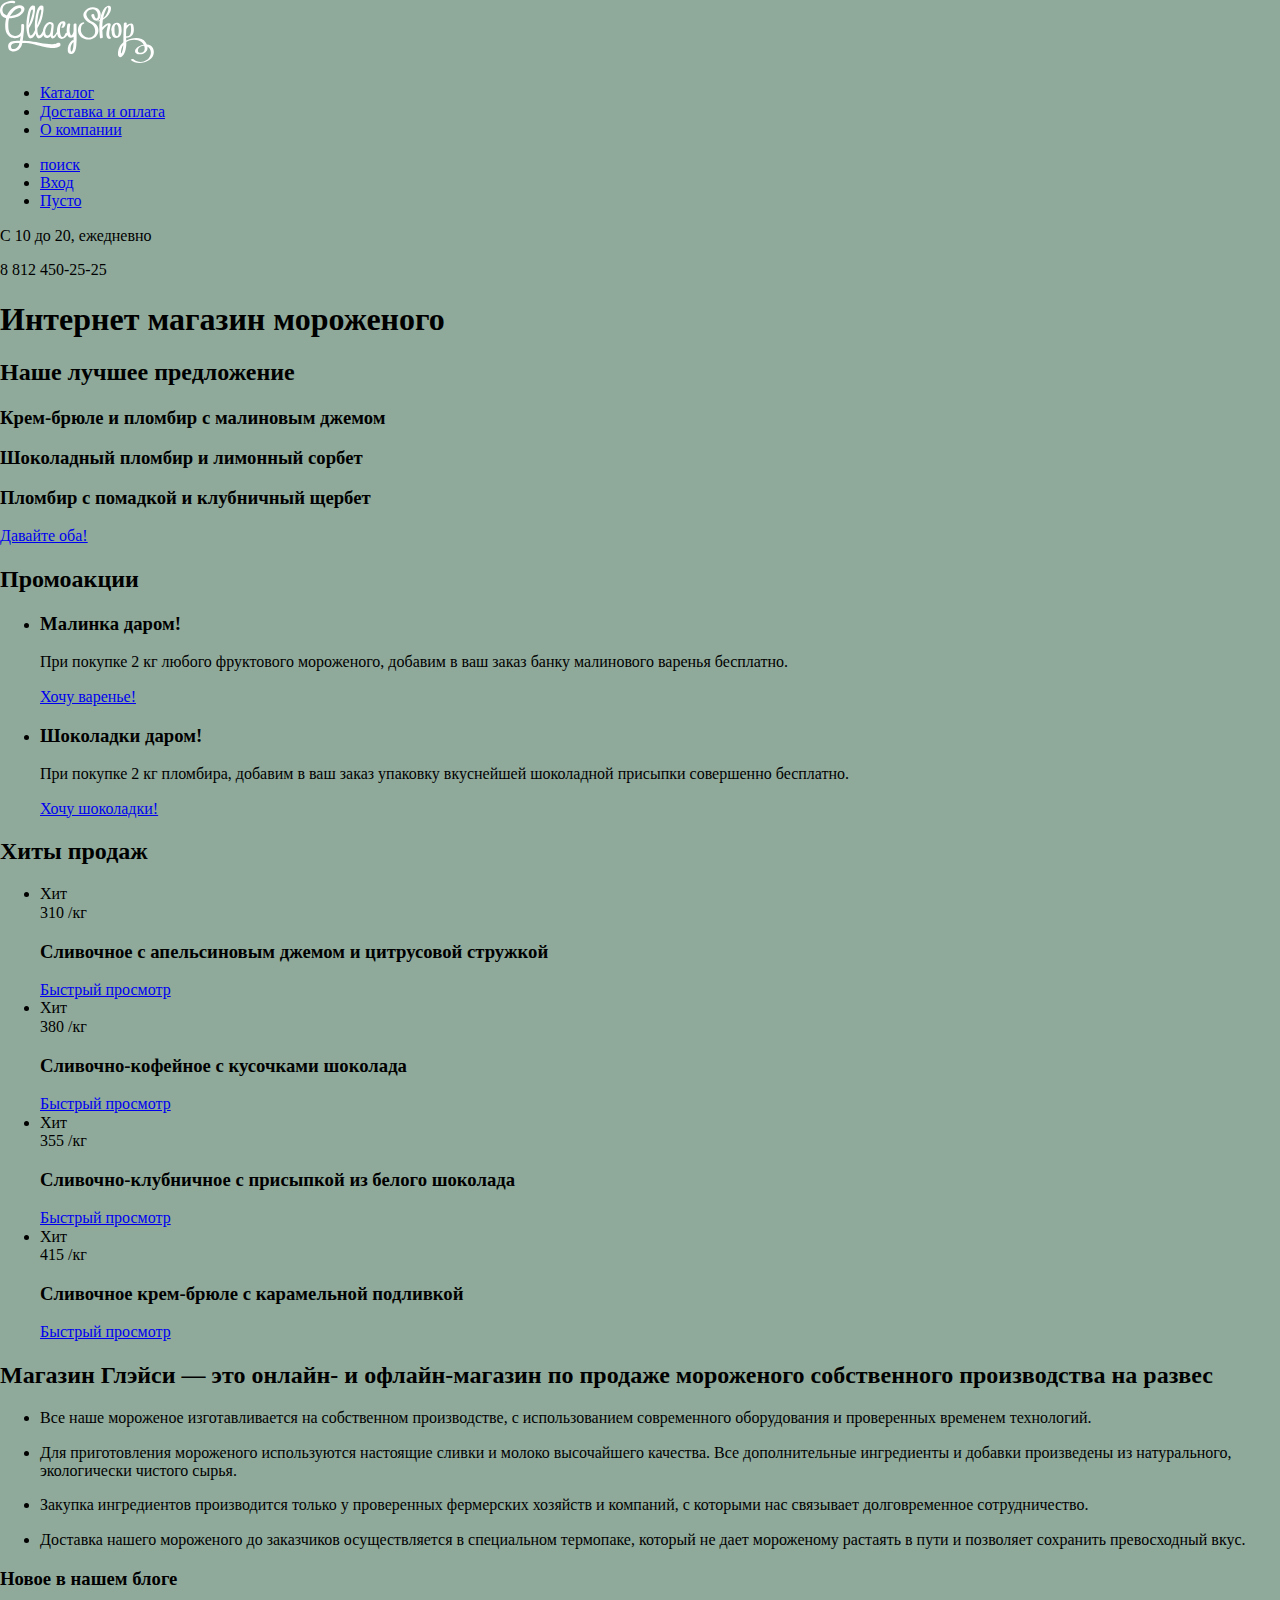
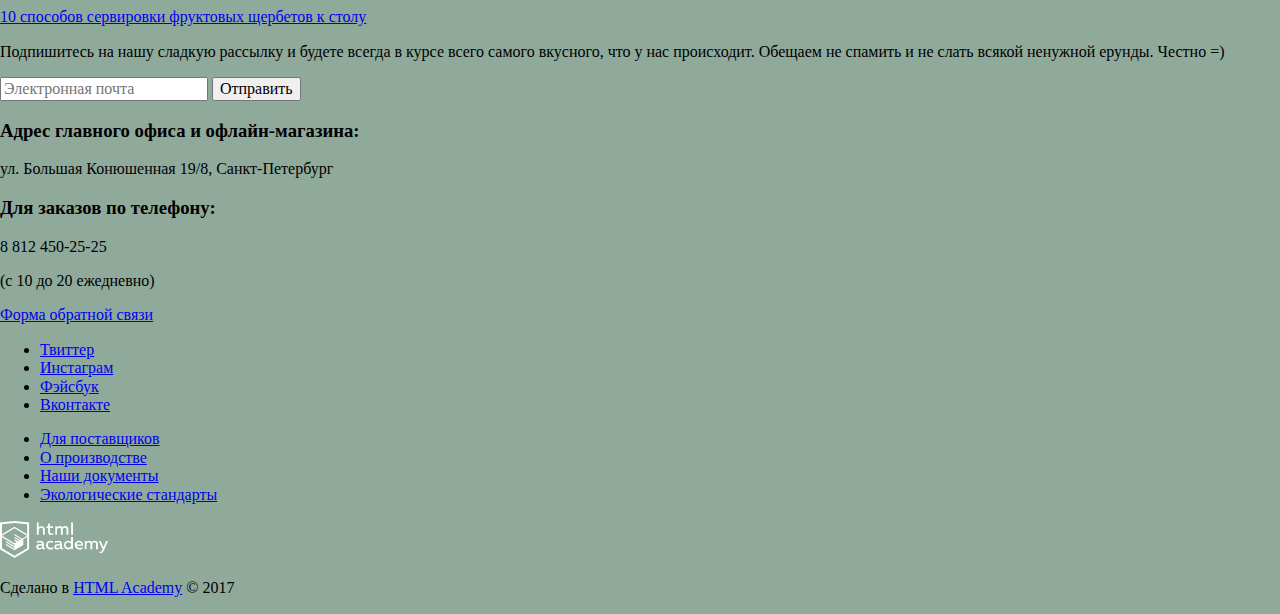
==== index.html @ dcf68080 "проверка" ====
<!DOCTYPE html>
<html lang="ru">
	<head>
		<meta charset="utf-8">
		<title>HTML Academy: Глэйси</title>
		<link href="https://fonts.googleapis.com/css?family=Cuprum:400,400i,700%7CPT+Sans:400,700" rel="stylesheet">
		<link href="css/normalize.css" rel="stylesheet">
		<link href="css/style.css" rel="stylesheet">
	</head>
	<body>
		<header>
			<img src="img/svg/logo.svg" width="154" height="64" alt="logo Gllacy">
			<nav>
				<ul class="site-navigation">
					<li><a href="catalog.html">Каталог</a></li>
					<li><a href="#">Доставка и оплата</a></li>
					<li><a href="#">О компании</a></li>
				</ul>
				<ul class="user-navigation">
					<li class="search-link"><a href="#">поиск</a></li>
					<li class="login-link"><a href="#">Вход</a></li>
					<li class="cart-link"><a href="#">Пусто</a></li>
				</ul>
			</nav>
			<p>С 10 до 20, ежедневно</p>
			<p>8 812 450-25-25</p>
		</header>
		<main>
			<h1 class="visually-hidden">Интернет магазин мороженого</h1>
			<section class="promo-products">
				<h2>Наше лучшее предложение</h2>
				<div class="promo-products-slider-1">
					<h3>Крем-брюле и пломбир с малиновым джемом</h3>
				</div>
				<div class="promo-products-slider-2">
					<h3>Шоколадный пломбир и лимонный сорбет</h3>
				</div>
				<div class="promo-products-slider-3">
					<h3>Пломбир с помадкой и клубничный щербет</h3>
				</div>
				<div class="slider-controls">
					<i class="active"></i>
					<i></i>
					<i></i>
				</div>
				<a href="#">Давайте оба!</a>
			</section>
			<section class="promotions">
				<h2 class="visually-hidden">Промоакции</h2>
				<ul>
					<li class="promotions-jam">
						<h3>Малинка даром!</h3>
						<p>При покупке 2 кг любого фруктового мороженого, добавим в ваш заказ банку малинового варенья бесплатно.</p>
						<a href="#">Хочу варенье!</a>
					</li>
					<li class="promotions-chocolate">
						<h3>Шоколадки даром!</h3>
						<p>При покупке 2 кг пломбира, добавим в ваш заказ упаковку вкуснейшей шоколадной присыпки совершенно бесплатно.</p>
						<a href="#">Хочу шоколадки!</a>
					</li>
				</ul>
			</section>
			<section class="popular-catalog">
				<h2 class="visually-hidden">Хиты продаж</h2>
				<ul class="popular-catalog-list">
					<li class="popular-catalog-item">
						<div class="flag flag-hit">Хит</div>
						<span class="popular-catalog-price">310</span>
						<span class="popular-catalog-unit">/кг</span>
						<h3>Сливочное с апельсиновым джемом и цитрусовой стружкой</h3>
						<a href="#">Быстрый просмотр</a>
					</li>
					<li class="popular-catalog-item">
						<div class="flag flag-hit">Хит</div>
						<span class="popular-catalog-price">380</span>
						<span class="popular-catalog-unit">/кг</span>
						<h3>Сливочно-кофейное с кусочками шоколада</h3>
						<a href="#">Быстрый просмотр</a>
					</li>
					<li class="popular-catalog-item">
						<div class="flag flag-hit">Хит</div>
						<span class="popular-catalog-price">355</span>
						<span class="popular-catalog-unit">/кг</span>
						<h3>Сливочно-клубничное с присыпкой из белого шоколада</h3>
						<a href="#">Быстрый просмотр</a>
					</li>
					<li class="popular-catalog-item">
						<div class="flag flag-hit">Хит</div>
						<span class="popular-catalog-price">415</span>
						<span class="popular-catalog-unit">/кг</span>
						<h3>Сливочное крем-брюле с карамельной подливкой</h3>
						<a href="#">Быстрый просмотр</a>
					</li>
				</ul>
			</section>
			<section class="advantages">
				<h2>Магазин Глэйси — это онлайн- и офлайн-магазин по продаже мороженого собственного производства на развес</h2>
				<ul class="advantages-list">
					<li class="advantages-item">
						<p>Все наше мороженое изготавливается на собственном производстве, с использованием современного оборудования и проверенных временем технологий.</p>
					</li>
					<li class="advantages-item">
						<p>Для приготовления мороженого используются настоящие сливки и молоко высочайшего качества. Все дополнительные ингредиенты и добавки произведены из натурального, экологически чистого сырья.</p>
					</li>
					<li class="advantages-item">
						<p>Закупка ингредиентов  производится только у проверенных фермерских хозяйств и компаний, с которыми нас связывает долговременное сотрудничество.</p>
					</li>
					<li class="advantages-item">
						<p>Доставка нашего мороженого до заказчиков осуществляется в специальном термопаке, который не дает мороженому растаять в пути и позволяет сохранить превосходный вкус.</p>
					</li>
				</ul>
			</section>
			<section class="blog">
				<h3>Новое в нашем блоге</h3>
				<a href="#">10 способов сервировки фруктовых щербетов к столу</a>
			</section>
			<section class="subscription">
				<p>Подпишитесь на нашу сладкую рассылку и будете всегда в курсе всего самого вкусного, что у нас происходит. Обещаем не спамить и не слать всякой ненужной ерунды. Честно =) </p>
				<form class="subscription-form" action="index.html" method="post">
					<input type="email" name="your-email" placeholder="Электронная почта">
					<button type="button" name="button">Отправить</button>
				</form>
			</section>
			<section class="contacts">
				<div class="address-wrapper">
					<h3>Адрес главного офиса и офлайн-магазина:</h3>
					<p class="address">ул. Большая Конюшенная 19/8, Санкт-Петербург</p>
					<h3>Для заказов по телефону:</h3>
					<p class="phone">8 812 450-25-25</p>
					<p>(с 10 до 20 ежедневно)</p>
					<a href="#">Форма обратной связи</a>
				</div>
			</section>
		</main>
		<footer class="main-footer">
			<ul class="footer-social">
				<li><a href="#" class="btn-social btn-social-tw"><span class="visually-hidden">Твиттер</span></a></li>
				<li><a href="#" class="btn-social btn-social-insta"><span class="visually-hidden">Инстаграм</span></a></li>
				<li><a href="#" class="btn-social btn-social-fb"><span class="visually-hidden">Фэйсбук</span></a></li>
				<li><a href="#" class="btn-social btn-social-vk"><span class="visually-hidden">Вконтакте</span></a></li>
			</ul>
			<ul class="about-us">
				<li class="favorite"><a href="#">Для поставщиков</a></li>
				<li><a href="#">О производстве</a></li>
				<li><a href="#">Наши документы</a></li>
				<li><a href="#">Экологические стандарты</a></li>
			</ul>
			<div class="footer-developed">
				<img src="img/svg/logo-htmlacademy.svg" width="108" height="39" alt="logo htmlacademy">
				<p>Сделано в <a href="#">HTML Academy</a> © 2017</p>
			</div>
		</footer>
---- css/style.css ----
body {
    background-color: #8faa9b;
}
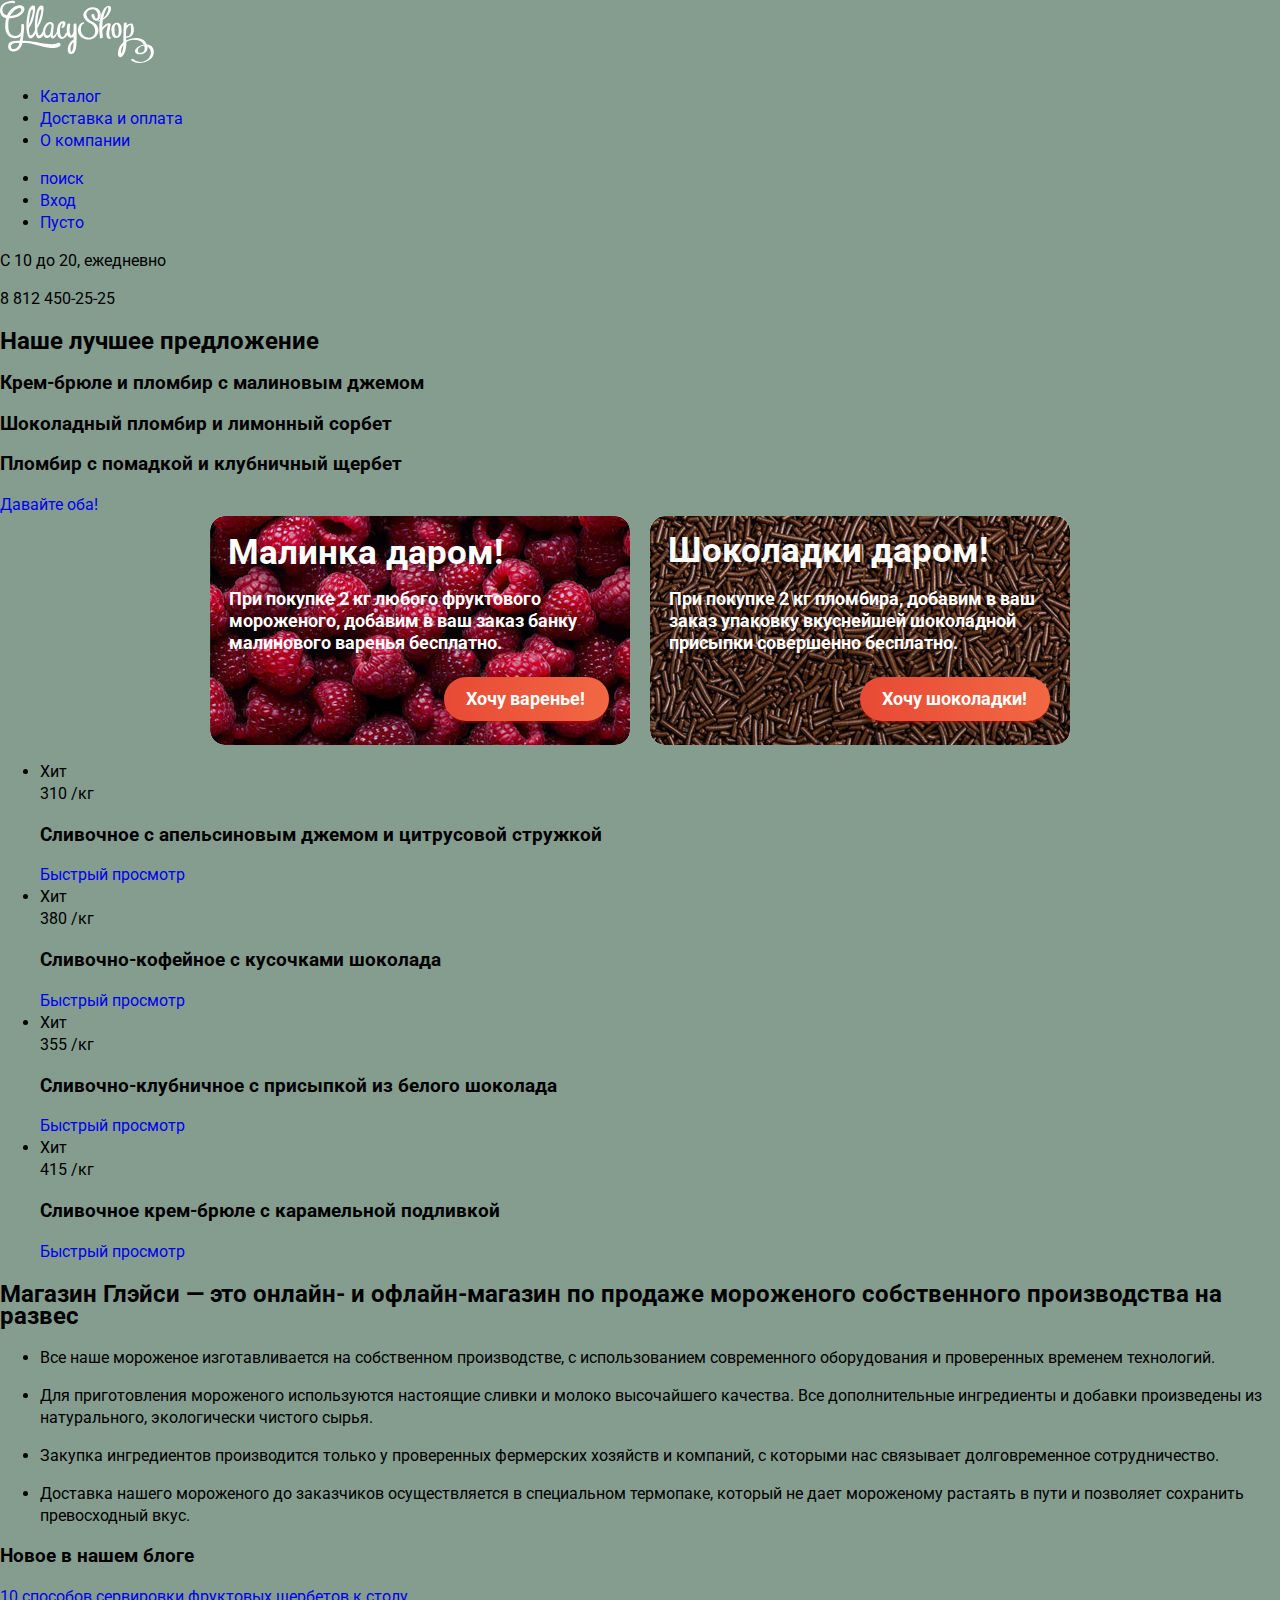
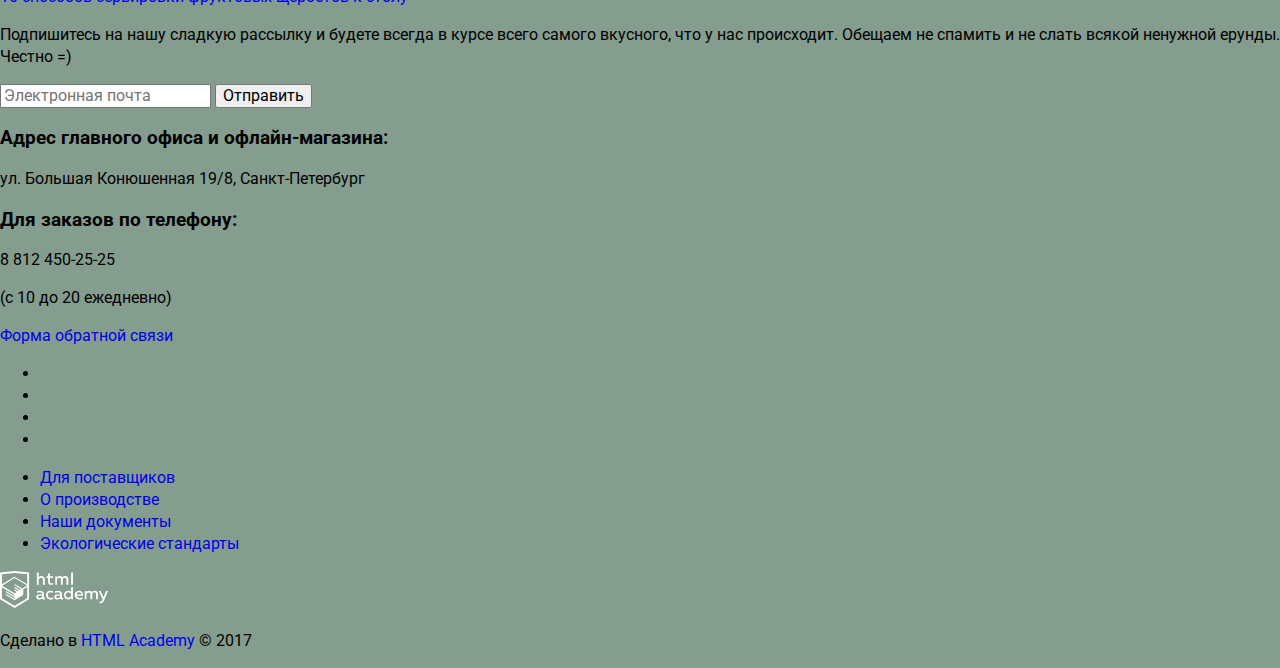
==== commit a2e12476: "закончил стилизацию блока промоакций" ====
--- a/index.html
+++ b/index.html
@@ -3,7 +3,7 @@
 	<head>
 		<meta charset="utf-8">
 		<title>HTML Academy: Глэйси</title>
-		<link href="https://fonts.googleapis.com/css?family=Cuprum:400,400i,700%7CPT+Sans:400,700" rel="stylesheet">
+		<link href="https://fonts.googleapis.com/css?family=Roboto:400,400i,700" rel="stylesheet">
 		<link href="css/normalize.css" rel="stylesheet">
 		<link href="css/style.css" rel="stylesheet">
 	</head>
@@ -45,18 +45,18 @@
 				</div>
 				<a href="#">Давайте оба!</a>
 			</section>
-			<section class="promotions">
+			<section class="promotions container">
 				<h2 class="visually-hidden">Промоакции</h2>
 				<ul>
 					<li class="promotions-jam">
 						<h3>Малинка даром!</h3>
 						<p>При покупке 2 кг любого фруктового мороженого, добавим в ваш заказ банку малинового варенья бесплатно.</p>
-						<a href="#">Хочу варенье!</a>
+						<a class="btn-small" href="#">Хочу варенье!</a>
 					</li>
 					<li class="promotions-chocolate">
 						<h3>Шоколадки даром!</h3>
-						<p>При покупке 2 кг пломбира, добавим в ваш заказ упаковку вкуснейшей шоколадной присыпки совершенно бесплатно.</p>
-						<a href="#">Хочу шоколадки!</a>
+						<p>При покупке 2 кг пломбира, добавим в ваш заказ упаковку вкуснейшей шоколадной присыпки  совершенно бесплатно.</p>
+						<a class="btn-small" href="#">Хочу шоколадки!</a>
 					</li>
 				</ul>
 			</section>
@@ -111,10 +111,12 @@
 				</ul>
 			</section>
 			<section class="blog">
+				<h2 class="visually-hidden">Наш блог</h2>
 				<h3>Новое в нашем блоге</h3>
 				<a href="#">10 способов сервировки фруктовых щербетов к столу</a>
 			</section>
 			<section class="subscription">
+				<h2 class="visually-hidden">Оформить подписку</h2>
 				<p>Подпишитесь на нашу сладкую рассылку и будете всегда в курсе всего самого вкусного, что у нас происходит. Обещаем не спамить и не слать всякой ненужной ерунды. Честно =) </p>
 				<form class="subscription-form" action="index.html" method="post">
 					<input type="email" name="your-email" placeholder="Электронная почта">
@@ -122,6 +124,7 @@
 				</form>
 			</section>
 			<section class="contacts">
+				<h2 class="visually-hidden">Наш адрес и контакты</h2>
 				<div class="address-wrapper">
 					<h3>Адрес главного офиса и офлайн-магазина:</h3>
 					<p class="address">ул. Большая Конюшенная 19/8, Санкт-Петербург</p>
--- a/css/style.css
+++ b/css/style.css
@@ -1,3 +1,142 @@
+/* стили для всей страницы */
+
 body {
-    background-color: #8faa9b;
+    margin: 0;
+	padding: 0;
+    font-family: "Roboto", Arial, sans-serif;
+    font-size: 16px;
+	line-height: 22px;
+	color: #000000;
+	min-width: 900px;
+    background-color: #849d8f;
 }
+
+html {
+	-webkit-box-sizing: border-box;
+	        box-sizing: border-box;
+}
+
+*, *::before, *::after {
+	-webkit-box-sizing: inherit;
+	        box-sizing: inherit;
+}
+
+a {
+	text-decoration: none;
+}
+
+img {
+	max-width: 100%;
+	height: auto;
+}
+
+.visually-hidden {
+	position: absolute;
+	clip: rect(0 0 0 0);
+	width: 1px;
+	height: 1px;
+	margin: -1px;
+}
+
+.container {
+	width: 900px;
+	margin: 0 auto;
+	padding: 0 20px;
+}
+
+.btn-small {
+    display: block;
+    margin: 0;
+    font-size: 18px;
+    line-height: 24px;
+    font-weight: bold;
+    background-image: linear-gradient( 90deg, rgb(231,74,53) 0%, rgb(242,104,67) 100%);
+    box-shadow: 0px 2px 2px 0px rgba(172, 16, 0, 0.64);
+    color: #ffffff;
+    padding: 10px 10px 10px 22px;
+    border-radius: 25px;
+}
+
+
+
+/* стили для блока Promotions */
+
+.promotions ul {
+    display: flex;
+    justify-content: space-between;
+    list-style: none;
+    padding: 0;
+    margin: 0;
+}
+
+.promotions-jam {
+    width: 420px;
+    color: #ffffff;
+    background-image: url(../img/background-raspberry.jpg);
+    background-repeat: no-repeat;
+    border-radius: 15px;
+}
+
+.promotions-jam h3 {
+    margin: 0;
+    padding: 0;
+    padding-left: 18px;
+    padding-right: 100px;
+    padding-top: 16px;
+    font-size: 35px;
+    line-height: 41px;
+}
+
+.promotions-jam p {
+    margin: 0;
+    padding: 0;
+    padding-left: 19px;
+    padding-top: 15px;
+    padding-bottom: 15px;
+    font-size: 18px;
+    line-height: 22px;
+    font-weight: bold;
+}
+
+.promotions-jam a {
+    width: 165px;
+    margin-left: 234px;
+    margin-top: 8px;
+    margin-bottom: 24px;
+}
+
+.promotions-chocolate {
+    width: 420px;
+    color: #ffffff;
+    background-image: url(../img/background-chocolate.jpg);
+    background-repeat: no-repeat;
+    border-radius: 15px;
+}
+
+.promotions-chocolate h3 {
+    margin: 0;
+    padding: 0;
+    padding-left: 18px;
+    padding-right: 18px;
+    padding-top: 14px;
+    font-size: 35px;
+    line-height: 41px;
+}
+
+.promotions-chocolate p {
+    margin: 0;
+    padding: 0;
+    padding-left: 19px;
+    padding-top: 17px;
+    padding-bottom: 15px;
+    font-size: 18px;
+    line-height: 22px;
+    font-weight: bold;
+}
+
+.promotions-chocolate a {
+    width: 190px;
+    margin-left: 210px;
+    margin-top: 8px;
+    margin-bottom: 24px;
+}
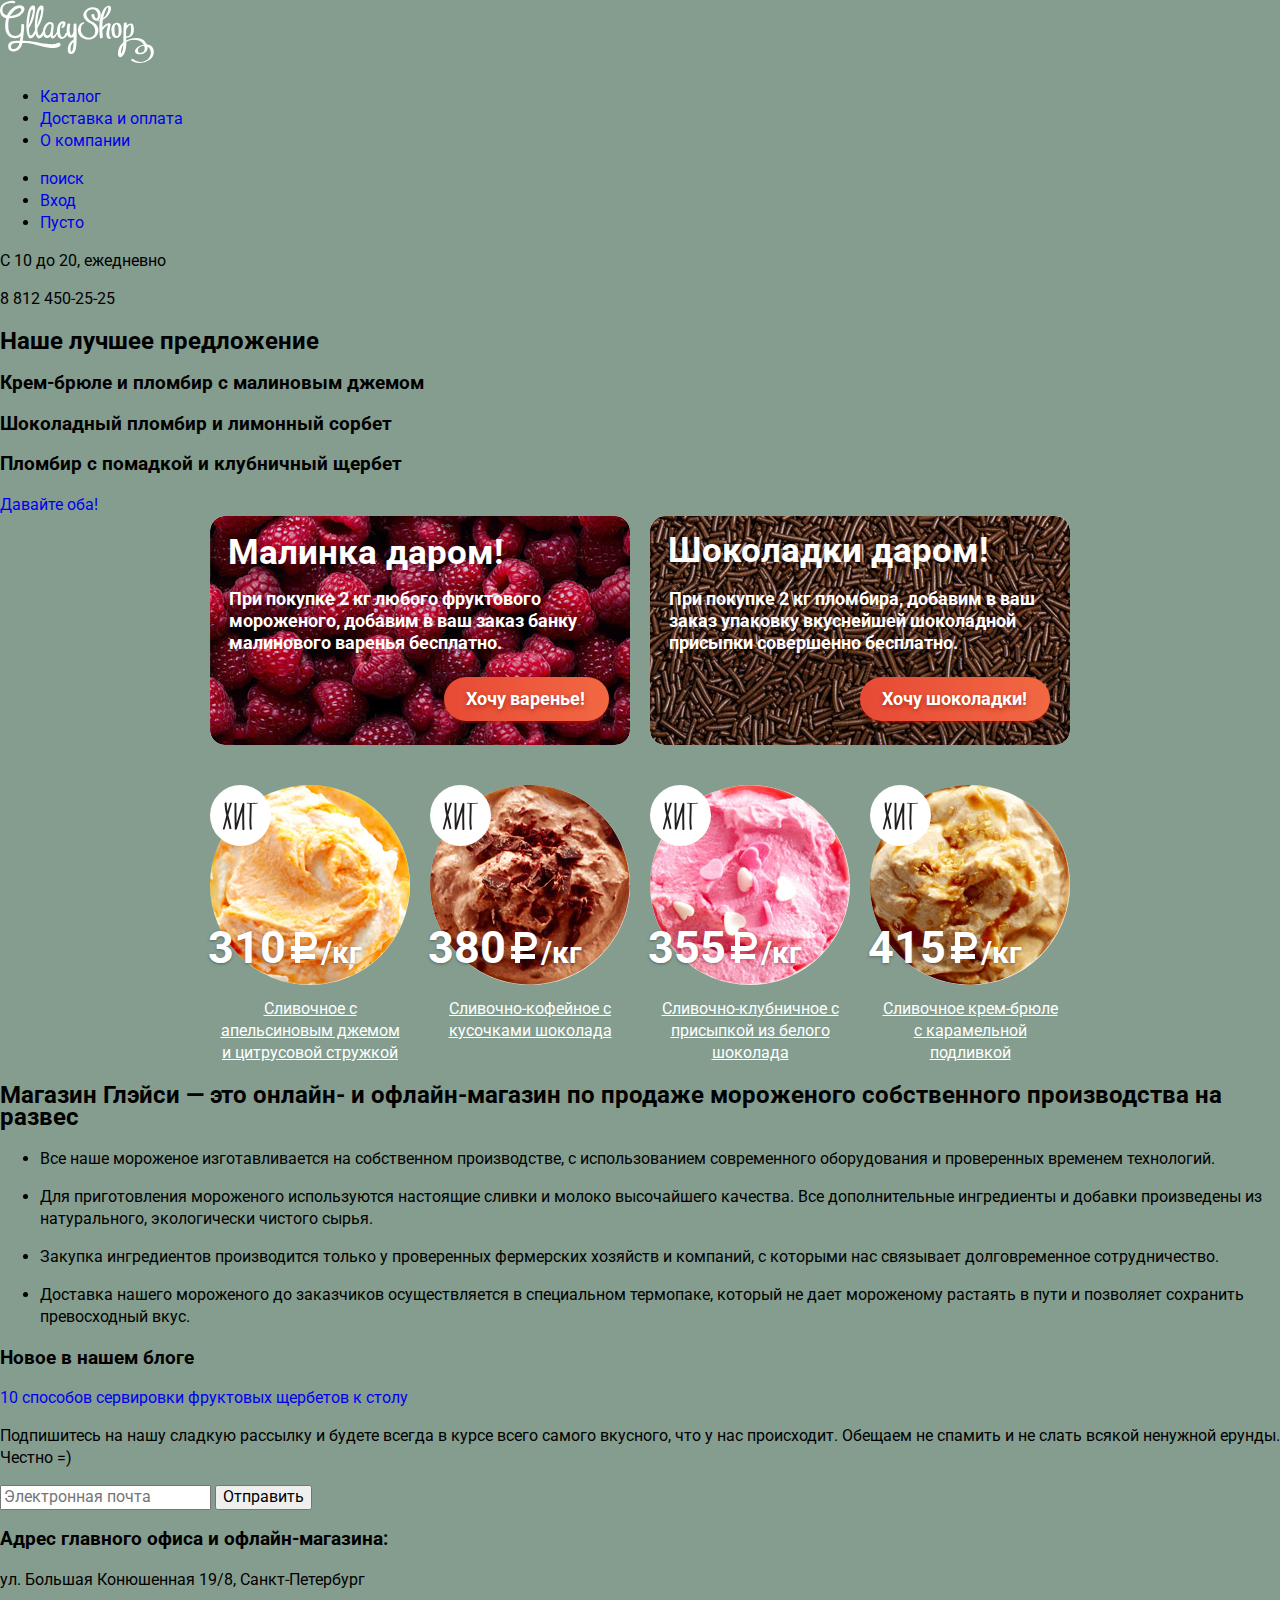
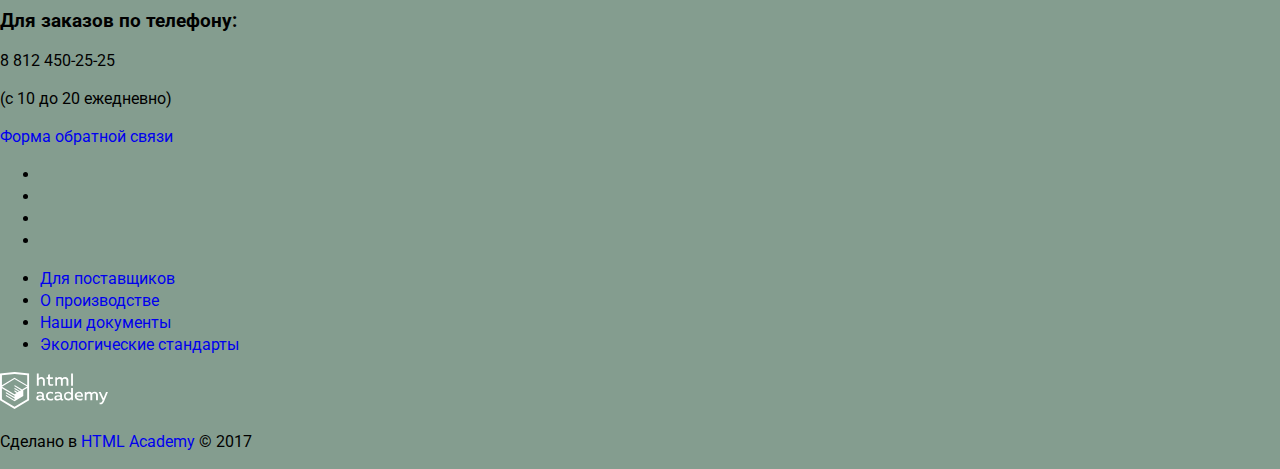
==== commit f9b0a0de: "стилизовал популярные товары" ====
--- a/index.html
+++ b/index.html
@@ -60,36 +60,40 @@
 					</li>
 				</ul>
 			</section>
-			<section class="popular-catalog">
+			<section class="popular-catalog container">
 				<h2 class="visually-hidden">Хиты продаж</h2>
 				<ul class="popular-catalog-list">
 					<li class="popular-catalog-item">
-						<div class="flag flag-hit">Хит</div>
+						<div class="flag-hit">Хит</div>
+						<img src="img/icecream-1.jpg" alt="Сливочное с апельсиновым джемом" width="200" height="200">
 						<span class="popular-catalog-price">310</span>
 						<span class="popular-catalog-unit">/кг</span>
 						<h3>Сливочное с апельсиновым джемом и цитрусовой стружкой</h3>
-						<a href="#">Быстрый просмотр</a>
+						<a class="btn-small" href="#">Быстрый просмотр</a>
 					</li>
 					<li class="popular-catalog-item">
-						<div class="flag flag-hit">Хит</div>
+						<div class="flag-hit">Хит</div>
+						<img src="img/icecream-2.jpg" alt="Сливочное с апельсиновым джемом" width="200" height="200">
 						<span class="popular-catalog-price">380</span>
 						<span class="popular-catalog-unit">/кг</span>
 						<h3>Сливочно-кофейное с кусочками шоколада</h3>
-						<a href="#">Быстрый просмотр</a>
+						<a class="btn-small" href="#">Быстрый просмотр</a>
 					</li>
 					<li class="popular-catalog-item">
-						<div class="flag flag-hit">Хит</div>
+						<div class="flag-hit">Хит</div>
+						<img src="img/icecream-3.jpg" alt="Сливочное с апельсиновым джемом" width="200" height="200">
 						<span class="popular-catalog-price">355</span>
 						<span class="popular-catalog-unit">/кг</span>
 						<h3>Сливочно-клубничное с присыпкой из белого шоколада</h3>
-						<a href="#">Быстрый просмотр</a>
+						<a class="btn-small" href="#">Быстрый просмотр</a>
 					</li>
 					<li class="popular-catalog-item">
-						<div class="flag flag-hit">Хит</div>
+						<div class="flag-hit">Хит</div>
+						<img src="img/icecream-4.jpg" alt="Сливочное с апельсиновым джемом" width="200" height="200">
 						<span class="popular-catalog-price">415</span>
 						<span class="popular-catalog-unit">/кг</span>
 						<h3>Сливочное крем-брюле с карамельной подливкой</h3>
-						<a href="#">Быстрый просмотр</a>
+						<a class="btn-small" href="#">Быстрый просмотр</a>
 					</li>
 				</ul>
 			</section>
--- a/css/style.css
+++ b/css/style.css
@@ -50,14 +50,25 @@
     font-size: 18px;
     line-height: 24px;
     font-weight: bold;
-    background-image: linear-gradient( 90deg, rgb(231,74,53) 0%, rgb(242,104,67) 100%);
+    background-image: linear-gradient( 90deg, rgb(231, 74, 53) 0%, rgb(242, 104, 67) 100%);
     box-shadow: 0px 2px 2px 0px rgba(172, 16, 0, 0.64);
     color: #ffffff;
-    padding: 10px 10px 10px 22px;
+    padding-top: 10px;
+    padding-bottom: 10px;
     border-radius: 25px;
-}
-
-
+    text-shadow: 0px 2px 5px rgba(160, 32, 11, 0.76);
+}
+
+.btn-small:hover {
+    background: #f17d65;
+    box-shadow: 0px 2px 2px 0px rgba(172, 16, 0, 0.004);
+}
+
+.btn-small:active {
+    background-image: linear-gradient( 90deg, rgb(242,104,67) 0%, rgb(231,74,53) 100%);
+    box-shadow: inset 0px 2px 2px 0px rgba(148, 39, 24, 0.004);
+
+}
 
 /* стили для блока Promotions */
 
@@ -103,6 +114,7 @@
     margin-left: 234px;
     margin-top: 8px;
     margin-bottom: 24px;
+    padding-left: 22px;
 }
 
 .promotions-chocolate {
@@ -139,4 +151,96 @@
     margin-left: 210px;
     margin-top: 8px;
     margin-bottom: 24px;
-}
+    padding-left: 22px;
+}
+
+/* стили для блока popular-catalog */
+
+.popular-catalog-list {
+    display: flex;
+    flex-wrap: wrap;
+    justify-content: space-between;
+    list-style: none;
+    margin: 0;
+    padding: 0;
+    margin-top: 40px;
+}
+
+.popular-catalog-item {
+    position: relative;
+    width: 200px;
+}
+
+.popular-catalog-item:hover a {
+    display: block;
+}
+.flag-hit {
+    font-size: 0;
+    background: url(../img/svg/hit.svg) no-repeat;
+    position: absolute;
+    width: 61px;
+    height: 61px;
+    top: 0px;
+    left: 0px;
+}
+
+.popular-catalog-item img{
+    border-radius: 50%;
+}
+
+.popular-catalog-price {
+    position: absolute;
+    width: 81px;
+    height: 36px;
+    top: 140px;
+    left: -2px;
+    font-size: 45px;
+    line-height: 45px;
+    font-weight: bold;
+    color: #ffffff;
+    text-shadow: 0px 1px 3px rgba(49, 50, 53, 0.5);
+}
+
+.popular-catalog-price::after {
+    content: "";
+    position: absolute;
+    width: 28px;
+    height: 37px;
+    left: 81px;
+    top: 5px;
+    background-image: url(../img/svg/ruble.svg);
+}
+
+.popular-catalog-unit {
+    position: absolute;
+    width: 43px;
+    height: 27px;
+    top: 145px;
+    left: 111px;
+    font-size: 30px;
+    line-height: 45px;
+    font-weight: bold;
+    color: #ffffff;
+    text-shadow: 0px 1px 3px rgba(49, 50, 53, 0.5);
+}
+
+.popular-catalog-item h3 {
+    margin: 0;
+    padding: 0;
+    color: #ffffff;
+    font-size: 16px;
+    line-height: 22px;
+    font-weight: 400;
+    text-decoration: underline;
+    padding-left: 9px;
+    padding-right: 9px;
+    margin-top: 7px;
+    text-align: center;
+}
+
+.popular-catalog-item a {
+    display: none;
+    width: 195px;
+    padding-left: 14px;
+    padding-right: 10px;
+}
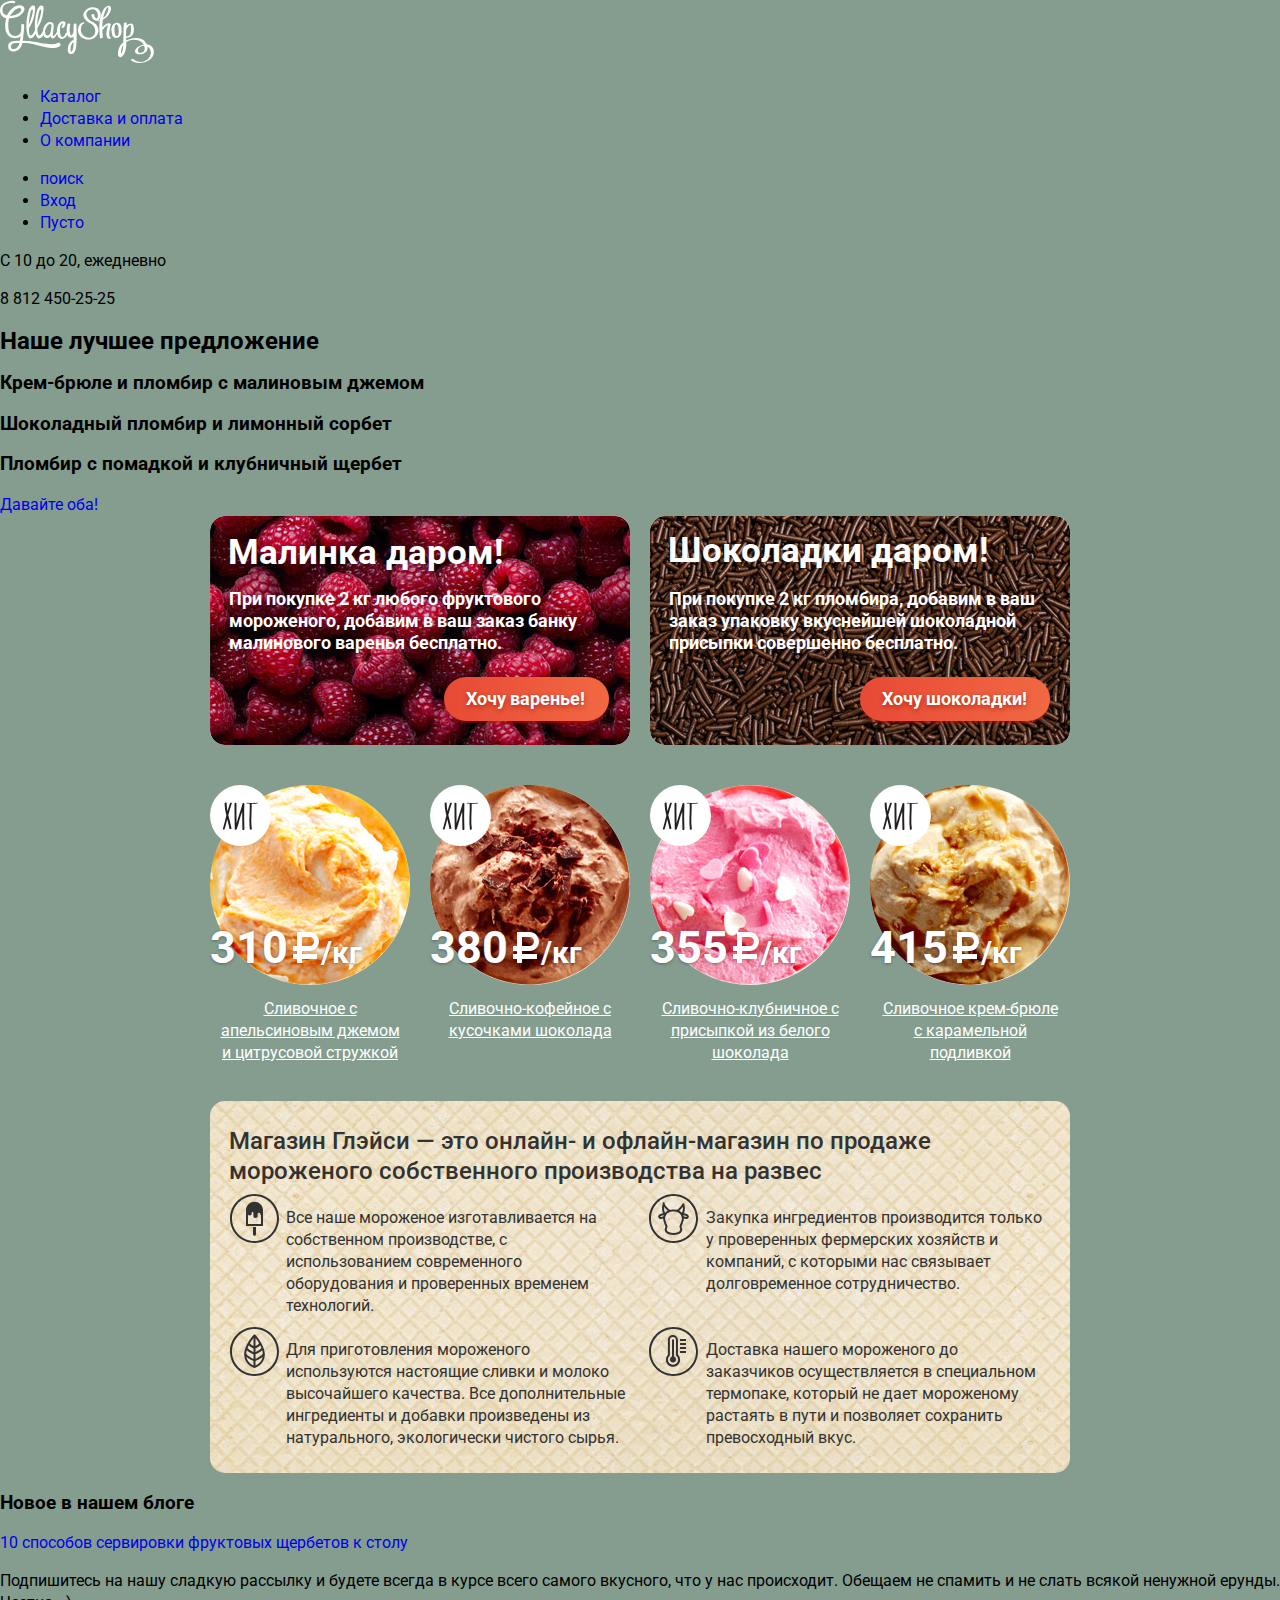
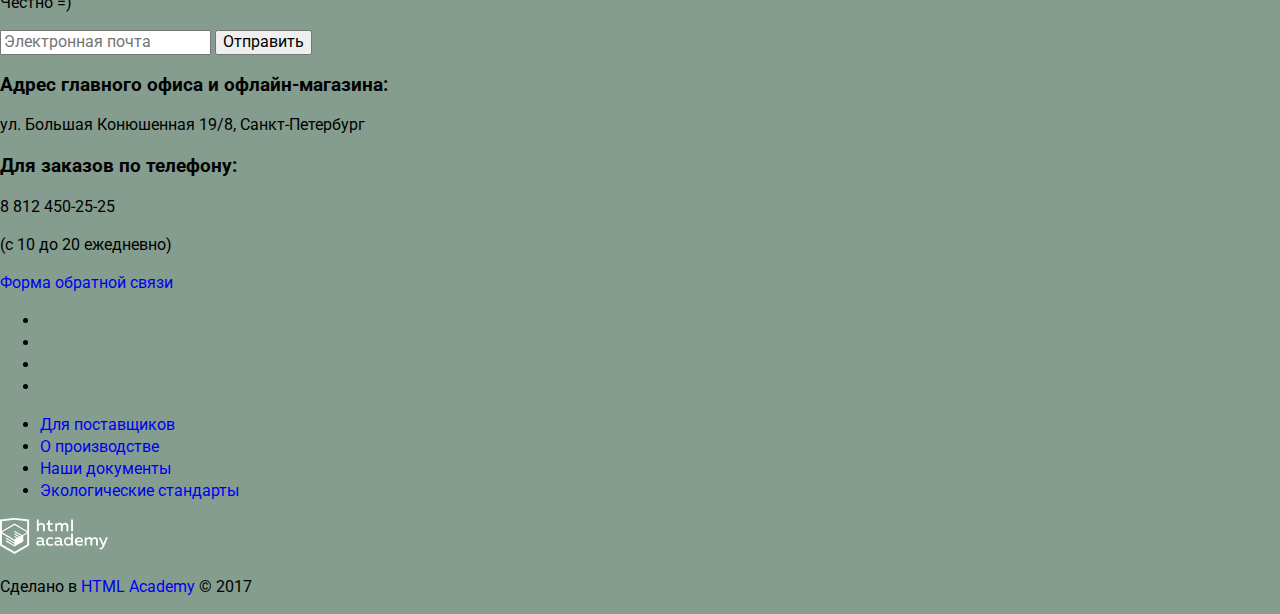
==== commit 1aeedc56: "стилизация advantages" ====
--- a/index.html
+++ b/index.html
@@ -97,23 +97,25 @@
 					</li>
 				</ul>
 			</section>
-			<section class="advantages">
-				<h2>Магазин Глэйси — это онлайн- и офлайн-магазин по продаже мороженого собственного производства на развес</h2>
-				<ul class="advantages-list">
-					<li class="advantages-item">
-						<p>Все наше мороженое изготавливается на собственном производстве, с использованием современного оборудования и проверенных временем технологий.</p>
-					</li>
-					<li class="advantages-item">
-						<p>Для приготовления мороженого используются настоящие сливки и молоко высочайшего качества. Все дополнительные ингредиенты и добавки произведены из натурального, экологически чистого сырья.</p>
-					</li>
-					<li class="advantages-item">
-						<p>Закупка ингредиентов  производится только у проверенных фермерских хозяйств и компаний, с которыми нас связывает долговременное сотрудничество.</p>
-					</li>
-					<li class="advantages-item">
-						<p>Доставка нашего мороженого до заказчиков осуществляется в специальном термопаке, который не дает мороженому растаять в пути и позволяет сохранить превосходный вкус.</p>
-					</li>
-				</ul>
-			</section>
+			<div class="container">
+				<section class="advantages">
+					<h2>Магазин Глэйси — это онлайн- и офлайн-магазин по продаже мороженого собственного производства на развес</h2>
+					<ul class="advantages-list">
+						<li class="advantages-item">
+							<p>Все наше мороженое изготавливается на собственном производстве, с использованием современного оборудования и проверенных временем технологий.</p>
+						</li>
+						<li class="advantages-item">
+							<p>Закупка ингредиентов  производится только у проверенных фермерских хозяйств и компаний, с которыми нас связывает долговременное сотрудничество.</p>
+						</li>
+						<li class="advantages-item">
+							<p>Для приготовления мороженого используются настоящие сливки и молоко высочайшего качества. Все дополнительные ингредиенты и добавки произведены из натурального, экологически чистого сырья.</p>
+						</li>
+						<li class="advantages-item">
+							<p>Доставка нашего мороженого до заказчиков осуществляется в специальном термопаке, который не дает мороженому растаять в пути и позволяет сохранить превосходный вкус.</p>
+						</li>
+					</ul>
+				</section>
+			</div>
 			<section class="blog">
 				<h2 class="visually-hidden">Наш блог</h2>
 				<h3>Новое в нашем блоге</h3>
--- a/css/style.css
+++ b/css/style.css
@@ -163,24 +163,32 @@
     list-style: none;
     margin: 0;
     padding: 0;
-    margin-top: 40px;
+    margin-top: 31px;
 }
 
 .popular-catalog-item {
     position: relative;
     width: 200px;
+    padding-top: 9px;
+    border-radius: 5px;
 }
 
 .popular-catalog-item:hover a {
     display: block;
 }
+
+.popular-catalog-item:hover {
+    min-height: 366px;
+    background-color: rgba(255, 255, 255, 0.2);
+}
+
 .flag-hit {
     font-size: 0;
     background: url(../img/svg/hit.svg) no-repeat;
     position: absolute;
     width: 61px;
     height: 61px;
-    top: 0px;
+    top: 9px;
     left: 0px;
 }
 
@@ -192,8 +200,8 @@
     position: absolute;
     width: 81px;
     height: 36px;
-    top: 140px;
-    left: -2px;
+    top: 149px;
+    left: 0px;
     font-size: 45px;
     line-height: 45px;
     font-weight: bold;
@@ -215,7 +223,7 @@
     position: absolute;
     width: 43px;
     height: 27px;
-    top: 145px;
+    top: 154px;
     left: 111px;
     font-size: 30px;
     line-height: 45px;
@@ -236,11 +244,100 @@
     padding-right: 9px;
     margin-top: 7px;
     text-align: center;
+    min-height: 88px;
 }
 
 .popular-catalog-item a {
     display: none;
-    width: 195px;
+    width: 194px;
     padding-left: 14px;
     padding-right: 10px;
-}
+    margin-left: 3px;
+}
+
+/* стили для блока advantages */
+
+.advantages {
+    background-image: url(../img/waffle.jpg);
+    margin-top: 15px;
+    border-radius: 15px;
+}
+
+.advantages h2 {
+    color: #323232;
+    font-size: 24px;
+    line-height: 30px;
+    font-weight: 500;
+    margin: 0;
+    padding-left: 19px;
+    padding-top: 25px;
+    padding-right: 10px;
+    padding-bottom: 10px;
+}
+
+.advantages ul {
+    list-style: none;
+    margin: 0;
+    padding: 0;
+    display: flex;
+    flex-wrap: wrap;
+    position: relative;
+    padding-bottom: 13px;
+}
+
+.advantages-item {
+    width: 420px;
+    margin: 0;
+    padding: 0;
+    color: #323232;
+    font-size: 16px;
+    line-height: 22px;
+}
+
+.advantages-item p {
+    margin: 0;
+    padding-left: 76px;
+    padding-top: 11px;
+    padding-bottom: 11px;
+    padding-right: 1px;
+}
+
+.advantages-item:nth-child(1)::before {
+    content: "";
+    width: 49px;
+    height: 49px;
+    left: 20px;
+    top: -2px;
+    position: absolute;
+    background: url("../img/svg/ice-cream.svg")
+}
+
+.advantages-item:nth-child(2)::before {
+    content: "";
+    width: 49px;
+    height: 49px;
+    left: 439px;
+    top: -2px;
+    position: absolute;
+    background: url("../img/svg/cow.svg")
+}
+
+.advantages-item:nth-child(3)::before {
+    content: "";
+    width: 49px;
+    height: 49px;
+    left: 20px;
+    top: 131px;
+    position: absolute;
+    background: url("../img/svg/eco.svg")
+}
+
+.advantages-item:nth-child(4)::before {
+    content: "";
+    width: 49px;
+    height: 49px;
+    left: 439px;
+    top: 131px;
+    position: absolute;
+    background: url("../img/svg/thermometer.svg")
+}
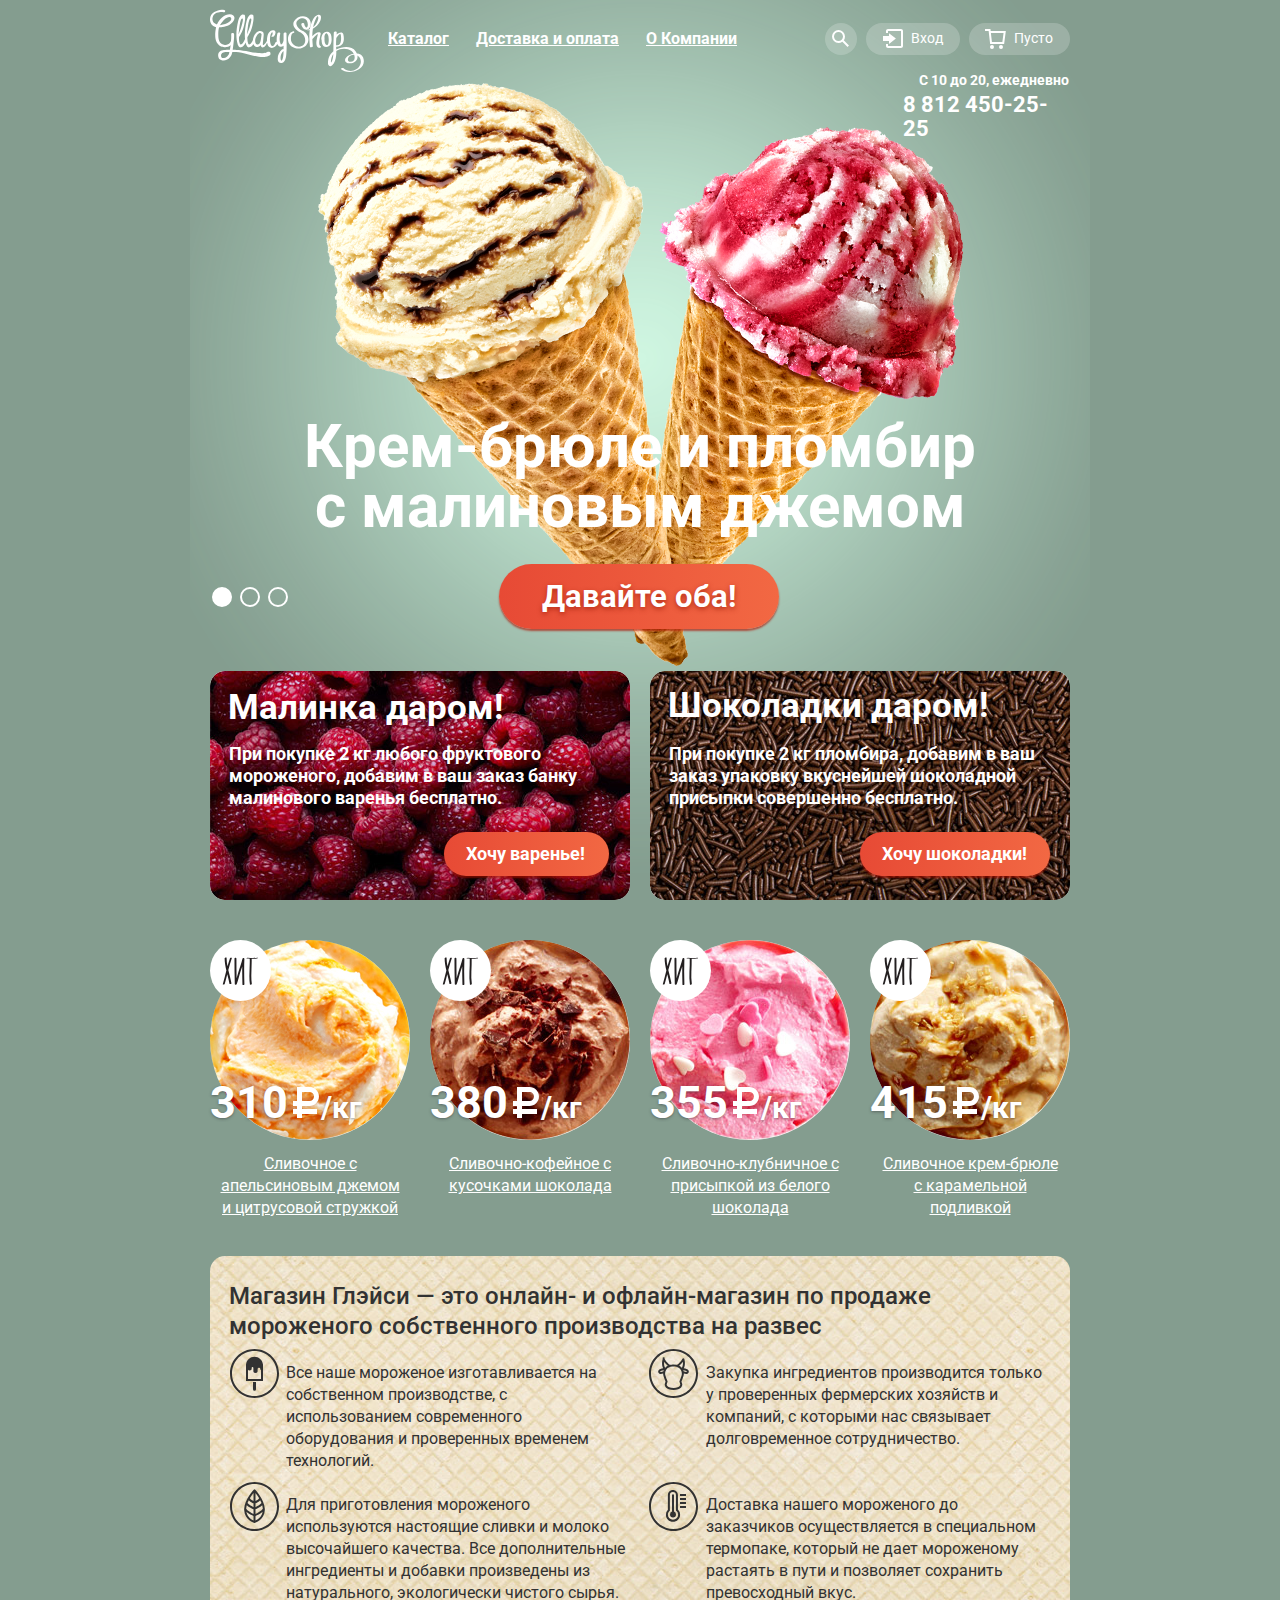
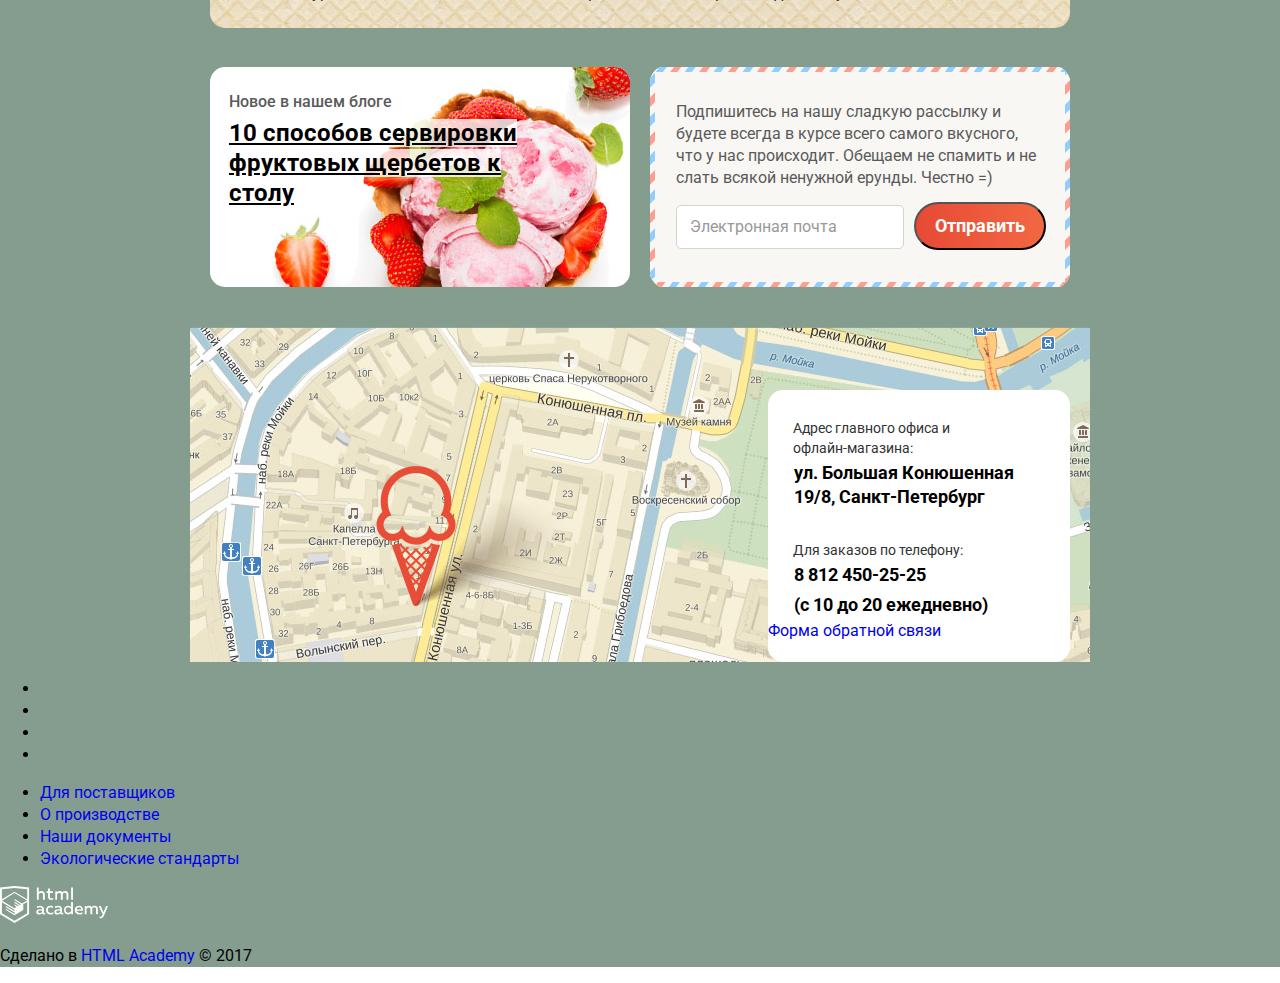
==== commit 584306c3: "123" ====
--- a/index.html
+++ b/index.html
@@ -8,154 +8,168 @@
 		<link href="css/style.css" rel="stylesheet">
 	</head>
 	<body>
-		<header>
-			<img src="img/svg/logo.svg" width="154" height="64" alt="logo Gllacy">
-			<nav>
-				<ul class="site-navigation">
-					<li><a href="catalog.html">Каталог</a></li>
-					<li><a href="#">Доставка и оплата</a></li>
-					<li><a href="#">О компании</a></li>
-				</ul>
-				<ul class="user-navigation">
-					<li class="search-link"><a href="#">поиск</a></li>
-					<li class="login-link"><a href="#">Вход</a></li>
-					<li class="cart-link"><a href="#">Пусто</a></li>
-				</ul>
-			</nav>
-			<p>С 10 до 20, ежедневно</p>
-			<p>8 812 450-25-25</p>
-		</header>
-		<main>
-			<h1 class="visually-hidden">Интернет магазин мороженого</h1>
-			<section class="promo-products">
-				<h2>Наше лучшее предложение</h2>
-				<div class="promo-products-slider-1">
-					<h3>Крем-брюле и пломбир с малиновым джемом</h3>
+		<input class="visually-hidden" type="radio" id="product-1" name="toggle" checked>
+		<input class="visually-hidden" type="radio" id="product-2" name="toggle">
+		<input class="visually-hidden" type="radio" id="product-3" name="toggle">
+		<div class="site-wrapper">
+			<header class="main-header container">
+				<div class="header-top">
+					<img class="main-logo" src="img/svg/logo.svg" width="154" height="64" alt="logo Gllacy">
+					<nav class="main-navigation">
+						<ul class="site-navigation">
+							<li><a href="catalog.html">Каталог</a></li>
+							<li><a href="#">Доставка и оплата</a></li>
+							<li><a href="#">О Компании</a></li>
+						</ul>
+						<ul class="user-navigation">
+							<li><a class="search-link" href="#"><svg xmlns="http://www.w3.org/2000/svg" xmlns:xlink="http://www.w3.org/1999/xlink" width="17" height="17" viewBox="0 0 17 17"><path fill="#fff" d="M16.958 15.527L11.75 10.32A6.455 6.455 0 0 0 13 6.5 6.5 6.5 0 1 0 6.5 13a6.465 6.465 0 0 0 3.839-1.263l5.205 5.204 1.414-1.414zM6.5 11C4.019 11 2 8.981 2 6.5S4.019 2 6.5 2 11 4.019 11 6.5 8.981 11 6.5 11z"/></svg></a></li>
+							<li><a class="login-link" href="#"><svg xmlns="http://www.w3.org/2000/svg" xmlns:xlink="http://www.w3.org/1999/xlink" width="21" height="19" viewBox="0 0 21 19"><g fill="#000"><path d="M6 14.875L12.917 9.5 6 4.125v2.917H-.042v4.917H6z"/><path d="M18 0H5C3.9 0 3 .9 3 2v2h2V2h13v15H5v-2H3v2c0 1.1.9 2 2 2h13c1.1 0 2-.9 2-2V2c0-1.1-.9-2-2-2z"/></g></svg>Вход</a></li>
+							<li><a class="cart-link" href="#"><svg xmlns="http://www.w3.org/2000/svg" width="21" height="20" viewBox="0 0 21 20"><g fill="#FFF"><path d="M5.657 2.031L5.422 0H0v2h3.64l1.5 13h13.988l1.699-12.969H5.657zM17.372 13H6.922L5.888 4.031h12.66L17.372 13z"/><circle cx="6.984" cy="18" r="2"/><circle cx="15.984" cy="18" r="2"/></g></svg>Пусто</a></li>
+						</ul>
+					</nav>
 				</div>
-				<div class="promo-products-slider-2">
-					<h3>Шоколадный пломбир и лимонный сорбет</h3>
-				</div>
-				<div class="promo-products-slider-3">
-					<h3>Пломбир с помадкой и клубничный щербет</h3>
-				</div>
-				<div class="slider-controls">
-					<i class="active"></i>
-					<i></i>
-					<i></i>
-				</div>
-				<a href="#">Давайте оба!</a>
-			</section>
-			<section class="promotions container">
-				<h2 class="visually-hidden">Промоакции</h2>
-				<ul>
-					<li class="promotions-jam">
-						<h3>Малинка даром!</h3>
-						<p>При покупке 2 кг любого фруктового мороженого, добавим в ваш заказ банку малинового варенья бесплатно.</p>
-						<a class="btn-small" href="#">Хочу варенье!</a>
-					</li>
-					<li class="promotions-chocolate">
-						<h3>Шоколадки даром!</h3>
-						<p>При покупке 2 кг пломбира, добавим в ваш заказ упаковку вкуснейшей шоколадной присыпки  совершенно бесплатно.</p>
-						<a class="btn-small" href="#">Хочу шоколадки!</a>
-					</li>
-				</ul>
-			</section>
-			<section class="popular-catalog container">
-				<h2 class="visually-hidden">Хиты продаж</h2>
-				<ul class="popular-catalog-list">
-					<li class="popular-catalog-item">
-						<div class="flag-hit">Хит</div>
-						<img src="img/icecream-1.jpg" alt="Сливочное с апельсиновым джемом" width="200" height="200">
-						<span class="popular-catalog-price">310</span>
-						<span class="popular-catalog-unit">/кг</span>
-						<h3>Сливочное с апельсиновым джемом и цитрусовой стружкой</h3>
-						<a class="btn-small" href="#">Быстрый просмотр</a>
-					</li>
-					<li class="popular-catalog-item">
-						<div class="flag-hit">Хит</div>
-						<img src="img/icecream-2.jpg" alt="Сливочное с апельсиновым джемом" width="200" height="200">
-						<span class="popular-catalog-price">380</span>
-						<span class="popular-catalog-unit">/кг</span>
-						<h3>Сливочно-кофейное с кусочками шоколада</h3>
-						<a class="btn-small" href="#">Быстрый просмотр</a>
-					</li>
-					<li class="popular-catalog-item">
-						<div class="flag-hit">Хит</div>
-						<img src="img/icecream-3.jpg" alt="Сливочное с апельсиновым джемом" width="200" height="200">
-						<span class="popular-catalog-price">355</span>
-						<span class="popular-catalog-unit">/кг</span>
-						<h3>Сливочно-клубничное с присыпкой из белого шоколада</h3>
-						<a class="btn-small" href="#">Быстрый просмотр</a>
-					</li>
-					<li class="popular-catalog-item">
-						<div class="flag-hit">Хит</div>
-						<img src="img/icecream-4.jpg" alt="Сливочное с апельсиновым джемом" width="200" height="200">
-						<span class="popular-catalog-price">415</span>
-						<span class="popular-catalog-unit">/кг</span>
-						<h3>Сливочное крем-брюле с карамельной подливкой</h3>
-						<a class="btn-small" href="#">Быстрый просмотр</a>
-					</li>
-				</ul>
-			</section>
-			<div class="container">
-				<section class="advantages">
-					<h2>Магазин Глэйси — это онлайн- и офлайн-магазин по продаже мороженого собственного производства на развес</h2>
-					<ul class="advantages-list">
-						<li class="advantages-item">
-							<p>Все наше мороженое изготавливается на собственном производстве, с использованием современного оборудования и проверенных временем технологий.</p>
+				<p class="work-time">С 10 до 20, ежедневно</p>
+				<p class="tel">8 812 450-25-25</p>
+			</header>
+			<main>
+				<h1 class="visually-hidden">Интернет магазин мороженого</h1>
+				<section class="promo-products container">
+					<h2 class="visually-hidden">Наше лучшее предложение</h2>
+					<div class="slider-controls">
+						<label for="product-1">Первый</label>
+            			<label for="product-2">Второй</label>
+            			<label for="product-3">Третий</label>
+          			</div>
+					<ul class="slider-list">
+						<li class="slider-item slide" id="slide1">
+              				<h3 class="slide-title">Крем-брюле и пломбир с малиновым джемом</h3>
+              				<a class="btn-big slide-button" href="#">Давайте оба!</a>
 						</li>
-						<li class="advantages-item">
-							<p>Закупка ингредиентов  производится только у проверенных фермерских хозяйств и компаний, с которыми нас связывает долговременное сотрудничество.</p>
+						<li class="slider-item slide" id="slide2">
+              				<h3 class="slide-title">Шоколадный пломбир и лимонный сорбет</h3>
+							<a class="btn-big slide-button" href="#">Давайте оба!</a>
 						</li>
-						<li class="advantages-item">
-							<p>Для приготовления мороженого используются настоящие сливки и молоко высочайшего качества. Все дополнительные ингредиенты и добавки произведены из натурального, экологически чистого сырья.</p>
-						</li>
-						<li class="advantages-item">
-							<p>Доставка нашего мороженого до заказчиков осуществляется в специальном термопаке, который не дает мороженому растаять в пути и позволяет сохранить превосходный вкус.</p>
+						<li class="slider-item slide" id="slide3">
+							<h3 class="slide-title">Пломбир с помадкой и клубничный щербет</h3>
+							<a class="btn-big slide-button" href="#">Давайте оба!</a>
 						</li>
 					</ul>
 				</section>
-			</div>
-			<section class="blog">
-				<h2 class="visually-hidden">Наш блог</h2>
-				<h3>Новое в нашем блоге</h3>
-				<a href="#">10 способов сервировки фруктовых щербетов к столу</a>
-			</section>
-			<section class="subscription">
-				<h2 class="visually-hidden">Оформить подписку</h2>
-				<p>Подпишитесь на нашу сладкую рассылку и будете всегда в курсе всего самого вкусного, что у нас происходит. Обещаем не спамить и не слать всякой ненужной ерунды. Честно =) </p>
-				<form class="subscription-form" action="index.html" method="post">
-					<input type="email" name="your-email" placeholder="Электронная почта">
-					<button type="button" name="button">Отправить</button>
-				</form>
-			</section>
-			<section class="contacts">
-				<h2 class="visually-hidden">Наш адрес и контакты</h2>
-				<div class="address-wrapper">
-					<h3>Адрес главного офиса и офлайн-магазина:</h3>
-					<p class="address">ул. Большая Конюшенная 19/8, Санкт-Петербург</p>
-					<h3>Для заказов по телефону:</h3>
-					<p class="phone">8 812 450-25-25</p>
-					<p>(с 10 до 20 ежедневно)</p>
-					<a href="#">Форма обратной связи</a>
+				<section class="promotions container">
+					<h2 class="visually-hidden">Промоакции</h2>
+					<ul>
+						<li class="promotions-jam">
+							<h3>Малинка даром!</h3>
+							<p>При покупке 2 кг любого фруктового мороженого, добавим в ваш заказ банку малинового варенья бесплатно.</p>
+							<a class="btn-small" href="#">Хочу варенье!</a>
+						</li>
+						<li class="promotions-chocolate">
+							<h3>Шоколадки даром!</h3>
+							<p>При покупке 2 кг пломбира, добавим в ваш заказ упаковку вкуснейшей шоколадной присыпки  совершенно бесплатно.</p>
+							<a class="btn-small" href="#">Хочу шоколадки!</a>
+						</li>
+					</ul>
+				</section>
+				<section class="popular-catalog container">
+					<h2 class="visually-hidden">Хиты продаж</h2>
+					<ul class="popular-catalog-list">
+						<li class="popular-catalog-item">
+							<div class="flag-hit">Хит</div>
+							<img src="img/icecream-1.jpg" alt="Сливочное с апельсиновым джемом" width="200" height="200">
+							<span class="popular-catalog-price">310</span>
+							<span class="popular-catalog-unit">/кг</span>
+							<h3>Сливочное с апельсиновым джемом и цитрусовой стружкой</h3>
+							<a class="btn-small" href="#">Быстрый просмотр</a>
+						</li>
+						<li class="popular-catalog-item">
+							<div class="flag-hit">Хит</div>
+							<img src="img/icecream-2.jpg" alt="Сливочное с апельсиновым джемом" width="200" height="200">
+							<span class="popular-catalog-price">380</span>
+							<span class="popular-catalog-unit">/кг</span>
+							<h3>Сливочно-кофейное с кусочками шоколада</h3>
+							<a class="btn-small" href="#">Быстрый просмотр</a>
+						</li>
+						<li class="popular-catalog-item">
+							<div class="flag-hit">Хит</div>
+							<img src="img/icecream-3.jpg" alt="Сливочное с апельсиновым джемом" width="200" height="200">
+							<span class="popular-catalog-price">355</span>
+							<span class="popular-catalog-unit">/кг</span>
+							<h3>Сливочно-клубничное с присыпкой из белого шоколада</h3>
+							<a class="btn-small" href="#">Быстрый просмотр</a>
+						</li>
+						<li class="popular-catalog-item">
+							<div class="flag-hit">Хит</div>
+							<img src="img/icecream-4.jpg" alt="Сливочное с апельсиновым джемом" width="200" height="200">
+							<span class="popular-catalog-price">415</span>
+							<span class="popular-catalog-unit">/кг</span>
+							<h3>Сливочное крем-брюле с карамельной подливкой</h3>
+							<a class="btn-small" href="#">Быстрый просмотр</a>
+						</li>
+					</ul>
+				</section>
+				<div class="container">
+					<section class="advantages">
+						<h2>Магазин Глэйси — это онлайн- и офлайн-магазин по продаже мороженого собственного производства на развес</h2>
+						<ul class="advantages-list">
+							<li class="advantages-item">
+								<p>Все наше мороженое изготавливается на собственном производстве, с использованием современного оборудования и проверенных временем технологий.</p>
+							</li>
+							<li class="advantages-item">
+								<p>Закупка ингредиентов  производится только у проверенных фермерских хозяйств и компаний, с которыми нас связывает долговременное сотрудничество.</p>
+							</li>
+							<li class="advantages-item">
+								<p>Для приготовления мороженого используются настоящие сливки и молоко высочайшего качества. Все дополнительные ингредиенты и добавки произведены из натурального, экологически чистого сырья.</p>
+							</li>
+							<li class="advantages-item">
+								<p>Доставка нашего мороженого до заказчиков осуществляется в специальном термопаке, который не дает мороженому растаять в пути и позволяет сохранить превосходный вкус.</p>
+							</li>
+						</ul>
+					</section>
 				</div>
-			</section>
-		</main>
-		<footer class="main-footer">
-			<ul class="footer-social">
-				<li><a href="#" class="btn-social btn-social-tw"><span class="visually-hidden">Твиттер</span></a></li>
-				<li><a href="#" class="btn-social btn-social-insta"><span class="visually-hidden">Инстаграм</span></a></li>
-				<li><a href="#" class="btn-social btn-social-fb"><span class="visually-hidden">Фэйсбук</span></a></li>
-				<li><a href="#" class="btn-social btn-social-vk"><span class="visually-hidden">Вконтакте</span></a></li>
-			</ul>
-			<ul class="about-us">
-				<li class="favorite"><a href="#">Для поставщиков</a></li>
-				<li><a href="#">О производстве</a></li>
-				<li><a href="#">Наши документы</a></li>
-				<li><a href="#">Экологические стандарты</a></li>
-			</ul>
-			<div class="footer-developed">
-				<img src="img/svg/logo-htmlacademy.svg" width="108" height="39" alt="logo htmlacademy">
-				<p>Сделано в <a href="#">HTML Academy</a> © 2017</p>
-			</div>
-		</footer>
+				<div class="blog-subscription-wrapper container">
+					<section class="blog">
+						<h2 class="visually-hidden">Наш блог</h2>
+						<h3>Новое в нашем блоге</h3>
+						<a href="#"><mark>10 способов сервировки фруктовых щербетов к столу<mark></a>
+					</section>
+					<section class="subscription">
+						<h2 class="visually-hidden">Оформить подписку</h2>
+						<p>Подпишитесь на нашу сладкую рассылку и будете всегда в курсе всего самого вкусного, что у нас происходит. Обещаем не спамить и не слать всякой ненужной ерунды. Честно =) </p>
+						<form class="subscription-form" action="index.html" method="post">
+							<input type="email" name="your-email" placeholder="Электронная почта">
+							<button type="button" name="button" class="btn-small">Отправить</button>
+						</form>
+					</section>
+				</div>
+				<section class="contacts container">
+					<h2 class="visually-hidden">Наш адрес и контакты</h2>
+					<div class="address-wrapper">
+						<h3>Адрес главного офиса и офлайн-магазина:</h3>
+						<p class="address">ул. Большая Конюшенная 19/8, Санкт-Петербург</p>
+						<h3>Для заказов по телефону:</h3>
+						<p class="phone">8 812 450-25-25</p>
+						<p>(с 10 до 20 ежедневно)</p>
+						<a href="#">Форма обратной связи</a>
+					</div>
+				</section>
+			</main>
+			<footer class="main-footer">
+				<ul class="footer-social">
+					<li><a href="#" class="btn-social btn-social-tw"><span class="visually-hidden">Твиттер</span></a></li>
+					<li><a href="#" class="btn-social btn-social-insta"><span class="visually-hidden">Инстаграм</span></a></li>
+					<li><a href="#" class="btn-social btn-social-fb"><span class="visually-hidden">Фэйсбук</span></a></li>
+					<li><a href="#" class="btn-social btn-social-vk"><span class="visually-hidden">Вконтакте</span></a></li>
+				</ul>
+				<ul class="about-us">
+					<li class="favorite"><a href="#">Для поставщиков</a></li>
+					<li><a href="#">О производстве</a></li>
+					<li><a href="#">Наши документы</a></li>
+					<li><a href="#">Экологические стандарты</a></li>
+				</ul>
+				<div class="footer-developed">
+					<img src="img/svg/logo-htmlacademy.svg" width="108" height="39" alt="logo htmlacademy">
+					<p>Сделано в <a href="#">HTML Academy</a> © 2017</p>
+				</div>
+			</footer>
+		</div>
+	</body>
--- a/css/style.css
+++ b/css/style.css
@@ -7,8 +7,7 @@
     font-size: 16px;
 	line-height: 22px;
 	color: #000000;
-	min-width: 900px;
-    background-color: #849d8f;
+	min-width: 940px;
 }
 
 html {
@@ -45,7 +44,7 @@
 }
 
 .btn-small {
-    display: block;
+    display: inline-block;
     margin: 0;
     font-size: 18px;
     line-height: 24px;
@@ -56,21 +55,308 @@
     padding-top: 10px;
     padding-bottom: 10px;
     border-radius: 25px;
+}
+
+.btn-small:hover {
+    background: linear-gradient(to bottom, #f58669 0%, #ec6f5e 100%);
+    box-shadow: 0 2px 2px rgba(172, 16, 0, 1);
+}
+
+.btn-small:active {
+    background: linear-gradient(to bottom, #d84732 0%, #e1613e 100%);
+    box-shadow: inset 0 2px 2px rgba(172, 16, 0, 1);
+}
+
+.btn-big {
+    display: block;
+    margin: 0;
+    font-size: 31px;
+    line-height: 41px;
+    font-weight: bold;
+    background-image: linear-gradient( 90deg, rgb(231, 74, 53) 0%, rgb(242, 104, 67) 100%);
+    box-shadow: 0px 2px 2px 0px rgba(172, 16, 0, 0.64);
+    color: #ffffff;
+    padding-top: 12px;
+    padding-bottom: 12px;
+    border-radius: 50px;
     text-shadow: 0px 2px 5px rgba(160, 32, 11, 0.76);
 }
 
-.btn-small:hover {
-    background: #f17d65;
-    box-shadow: 0px 2px 2px 0px rgba(172, 16, 0, 0.004);
-}
-
-.btn-small:active {
-    background-image: linear-gradient( 90deg, rgb(242,104,67) 0%, rgb(231,74,53) 100%);
-    box-shadow: inset 0px 2px 2px 0px rgba(148, 39, 24, 0.004);
-
+.btn-big:hover {
+    background: linear-gradient(to bottom, #f58669 0%, #ec6f5e 100%);
+    box-shadow: 0 2px 2px rgba(172, 16, 0, 1);
+}
+
+.btn-big:active {
+    background: linear-gradient(to bottom, #d84732 0%, #e1613e 100%);
+    box-shadow: inset 0 2px 2px rgba(172, 16, 0, 1);
+}
+
+/* стили для [хедера] */
+
+.header-top {
+    display: flex;
+    justify-content: space-between;
+}
+
+.main-logo {
+    margin-top: 9px;
+}
+
+.main-navigation {
+    display: flex;
+    justify-content: space-between;
+    width: 696px;
+    margin-top: 21px;
+}
+
+.site-navigation {
+    list-style: none;
+    display: flex;
+    justify-content: space-between;
+    padding: 0;
+    margin: 0;
+}
+
+.site-navigation a {
+    color: #ffffff;
+    text-decoration: underline;
+    display: block;
+    padding-left: 14px;
+    padding-right: 13px;
+    padding-top: 9px;
+    padding-bottom: 9px;
+    font-size: 16px;
+    line-height: 18px;
+    font-weight: bold;
+    border-radius: 50px;
+}
+
+.site-navigation a:hover {
+    background-color: #f7f6f3;
+    color: #000000;
+}
+
+.site-navigation a:active {
+    background-color: rgba(248, 247, 244, 0.988);
+    box-shadow: inset 0 2px 2px #5a5a5a;
+    color: #000000;
+}
+
+.user-navigation {
+    list-style: none;
+    display: flex;
+    justify-content: space-between;
+    margin: 0;
+    padding: 0;
+    margin-top: 2px;
+}
+
+.search-link {
+    display: block;
+    width: 32px;
+    height: 32px;
+    border-radius: 50px;
+    background-color: rgba(255, 255, 255, 0.2);
+    padding-left: 7px;
+    padding-top: 7px;
+}
+
+.search-link:hover {
+    background-color: #ffffff;
+}
+
+.search-link:hover path {
+    fill: #000000;
+}
+
+.login-link {
+    display: block;
+    position: relative;
+    border-radius: 50px;
+    background-color: rgba(255, 255, 255, 0.2);
+    padding-top: 7px;
+    padding-bottom: 9px;
+    padding-left: 45px;
+    padding-right: 17px;
+    font-size: 14px;
+    line-height: 16px;
+    color: #ffffff;
+    margin-left: 9px;
+}
+
+.login-link svg {
+    position: absolute;
+    left: 17px;
+    top: 6px;
+}
+
+.login-link path {
+    fill: #ffffff;
+}
+
+.login-link:hover {
+    background-color: #ffffff;
+    color: #000000;
+}
+
+.login-link:hover path {
+    fill: #000000;
+}
+
+.cart-link {
+    display: block;
+    position: relative;
+    border-radius: 50px;
+    background-color: rgba(255, 255, 255, 0.2);
+    padding-top: 7px;
+    padding-bottom: 9px;
+    padding-left: 45px;
+    padding-right: 17px;
+    font-size: 14px;
+    line-height: 16px;
+    color: #ffffff;
+    margin-left: 9px;
+}
+
+.cart-link svg {
+    position: absolute;
+    left: 16px;
+    top: 6px;
+}
+
+.cart-link path {
+    fill: #ffffff;
+}
+
+.cart-link:hover {
+    background-color: #ffffff;
+    color: #000000;
+}
+
+.cart-link:hover path,
+.cart-link:hover circle {
+    fill: #000000;
+}
+
+.work-time {
+    margin: 0;
+    padding: 0;
+    color: #ffffff;
+    margin-top: -1px;
+    margin-left: 709px;
+    font-size: 14px;
+    line-height: 16px;
+    font-weight: bold;
+}
+
+.tel {
+    margin: 0;
+    padding: 0;
+    color: #ffffff;
+    margin-top: 5px;
+    margin-left: 693px;
+    font-size: 22px;
+    line-height: 24px;
+    font-weight: bold;
+}
+
+/* стили для слайдера */
+
+.site-wrapper {
+    min-width: 940px;
+    background-color: #849d8f;
+    background-image: url("../img/promo-slider-1.png");
+    background-repeat: no-repeat;
+    background-position: top center;
+    transition: background-image 0.5s ease, background-color 0.5s ease;
+}
+
+.slider-item a {
+    width: 280px;
+    margin: 0;
+    margin-left: 289px;
+}
+
+.promo-products {
+    position: relative;
+    text-align: center;
+    color: #ffffff;
+    margin-top: 276px;
+}
+
+.slider-list {
+    margin: 0;
+    padding: 0;
+    list-style: none;
+}
+
+.slide-title {
+    width: 700px;
+    margin: 0 auto;
+    margin-bottom: 27px;
+    font-size: 60px;
+    line-height: 60px;
+    font-weight: bold;
+}
+
+.slider-controls {
+    position: absolute;
+    bottom: 20px;
+    left: 22px;
+    z-index: 20;
+    font-size: 0;
+}
+
+
+.slider-controls label {
+    display: inline-block;
+    width: 20px;
+    height: 20px;
+    margin-right: 8px;
+    vertical-align: top;
+    background-color: transparent;
+    border: 2px solid #ffffff;
+    border-radius: 50%;
+    cursor: pointer;
+}
+
+.slide {
+    display: none;
+}
+
+#product-1:checked ~ .site-wrapper #slide1,
+#product-2:checked ~ .site-wrapper #slide2,
+#product-3:checked ~ .site-wrapper #slide3 {
+  display: block;
+}
+
+#product-1:checked ~ .site-wrapper label[for="product-1"],
+#product-2:checked ~ .site-wrapper label[for="product-2"],
+#product-3:checked ~ .site-wrapper label[for="product-3"] {
+  background-color: #ffffff;
+}
+
+#product-1:checked ~ .site-wrapper {
+  background-color: #849d8f;
+  background-image: url("../img/promo-slider-1.png");
+}
+
+#product-2:checked ~ .site-wrapper {
+  background-color: #8996a6;
+  background-image: url("../img/promo-slider-2.png");
+}
+
+#product-3:checked ~ .site-wrapper {
+  background-color: #9d8b84;
+  background-image: url("../img/promo-slider-3.png");
 }
 
 /* стили для блока Promotions */
+
+.promotions {
+    margin-top: 42px;
+}
 
 .promotions ul {
     display: flex;
@@ -341,3 +627,126 @@
     position: absolute;
     background: url("../img/svg/thermometer.svg")
 }
+
+/* стили для блога и подписки */
+
+.blog-subscription-wrapper {
+    display: flex;
+    margin-top: 39px;
+    justify-content: space-between;
+}
+
+/* стили для блога*/
+
+.blog {
+    width: 420px;
+    background: url(../img/background-strawbery.jpg);
+    padding-left: 19px;
+    padding-top: 24px;
+    padding-right: 19px;
+    padding-bottom: 24px;
+    border-radius: 15px;
+}
+
+.blog h3 {
+    margin: 0;
+    padding: 0;
+    font-size: 16px;
+    line-height: 22px;
+    font-weight: 500;
+    color: #5a5a5a;
+}
+
+.blog a {
+    display: block;
+    font-size: 24px;
+    line-height: 30px;
+    font-weight: bold;
+    color: #000000;
+    text-decoration: underline;
+    padding-top: 5px;
+    padding-right: 47px;
+    padding-bottom: 55px;
+}
+
+.blog mark {
+    background-color: rgba(255, 255, 255, 0.8);
+}
+
+/* стили для подписок*/
+
+.subscription {
+    width: 420px;
+    background: #f8f7f4;
+    padding-left: 21px;
+    padding-top: 13px;
+    padding-right: 19px;
+    padding-bottom: 0px;
+    border: 5px solid transparent;
+    border-image-source: url(../img/svg/bg-post.svg);
+    border-image-slice: 5;
+    border-radius: 17px;
+}
+
+.subscription p {
+    font-size: 16px;
+    line-height: 22px;
+    color: #5a5a5a;
+    margin-bottom: 13px;
+}
+
+.subscription-form input {
+    width: 228px;
+    padding: 9px 13px;
+    border: 1px solid #d3d3d2;
+    border-radius: 5px;
+    font-size: 16px;
+    line-height: 24px;
+}
+
+input::-webkit-input-placeholder {
+    color: #999999;
+}
+
+.subscription-form button {
+    margin-left: 6px;
+    padding: 10px 19px;
+    box-shadow: none;
+}
+
+/* стили для контактов и карты */
+
+.contacts {
+    margin-top: 40px;
+    padding-top: 63px;
+    background-image: url(../img/map.jpg);
+    background-repeat: no-repeat;
+}
+
+.address-wrapper {
+    width: 302px;
+    background-color: #ffffff;
+    margin-left: 558px;
+    padding-bottom: 20px;
+    border-radius: 15px;
+}
+
+.address-wrapper h3 {
+    margin: 0;
+    padding: 0;
+    padding-left: 25px;
+    padding-top: 28px;
+    padding-right: 105px;
+    font-size: 14px;
+    line-height: 20px;
+    font-weight: normal;
+    color: #323232;
+}
+
+.address-wrapper p {
+    margin: 0;
+    padding: 3px 26px;
+    font-size: 18px;
+    line-height: 24px;
+    font-weight: bold;
+}
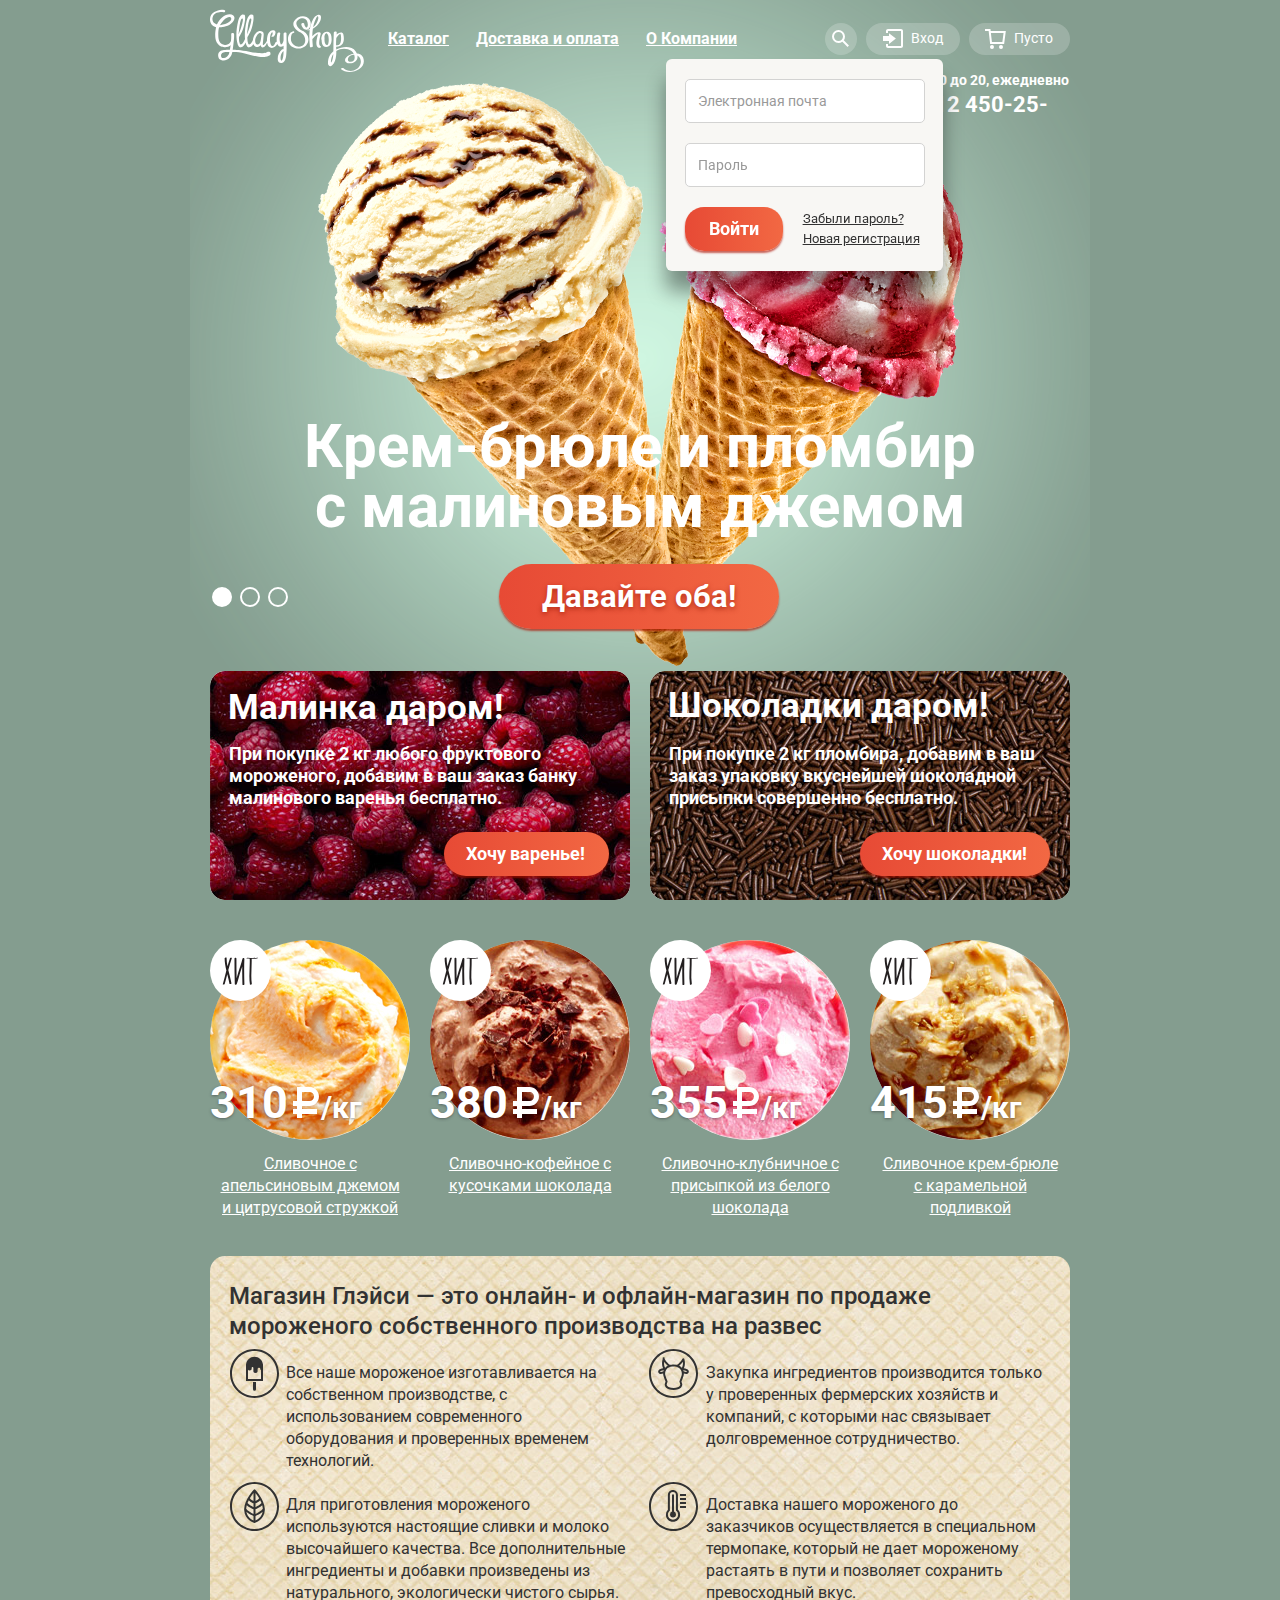
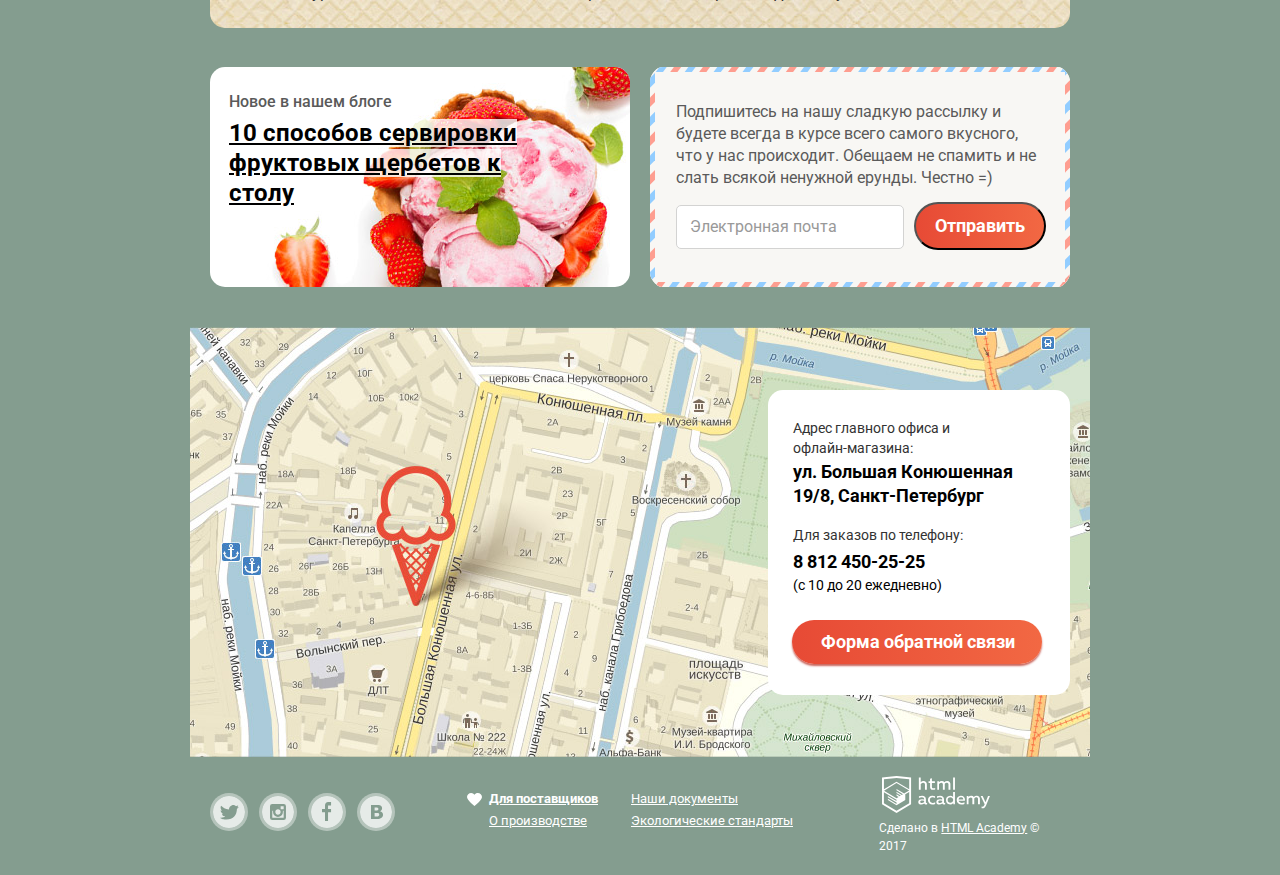
==== commit afac52bc: "закончил стилизовать index" ====
--- a/index.html
+++ b/index.html
@@ -17,7 +17,16 @@
 					<img class="main-logo" src="img/svg/logo.svg" width="154" height="64" alt="logo Gllacy">
 					<nav class="main-navigation">
 						<ul class="site-navigation">
-							<li><a href="catalog.html">Каталог</a></li>
+							<li>
+								<a href="catalog.html">Каталог</a>
+								<ul class="catalog-menu">
+        							<li><a href="#">Новинки</a></li>
+									<li><a href="#">Сливочное</a></li>
+									<li><a href="#">Щербеты</a></li>
+									<li><a href="#">Фруктовый лед</a></li>
+									<li><a href="#">Мелорин</a></li>
+								</ul>
+							</li>
 							<li><a href="#">Доставка и оплата</a></li>
 							<li><a href="#">О Компании</a></li>
 						</ul>
@@ -144,16 +153,16 @@
 				<section class="contacts container">
 					<h2 class="visually-hidden">Наш адрес и контакты</h2>
 					<div class="address-wrapper">
-						<h3>Адрес главного офиса и офлайн-магазина:</h3>
+						<h3 class="address-title">Адрес главного офиса и офлайн-магазина:</h3>
 						<p class="address">ул. Большая Конюшенная 19/8, Санкт-Петербург</p>
-						<h3>Для заказов по телефону:</h3>
+						<h3 class="phone-title">Для заказов по телефону:</h3>
 						<p class="phone">8 812 450-25-25</p>
 						<p>(с 10 до 20 ежедневно)</p>
-						<a href="#">Форма обратной связи</a>
+						<a class="btn-small" href="#">Форма обратной связи</a>
 					</div>
 				</section>
 			</main>
-			<footer class="main-footer">
+			<footer class="main-footer container">
 				<ul class="footer-social">
 					<li><a href="#" class="btn-social btn-social-tw"><span class="visually-hidden">Твиттер</span></a></li>
 					<li><a href="#" class="btn-social btn-social-insta"><span class="visually-hidden">Инстаграм</span></a></li>
@@ -162,8 +171,8 @@
 				</ul>
 				<ul class="about-us">
 					<li class="favorite"><a href="#">Для поставщиков</a></li>
+					<li><a href="#">Наши документы</a></li>
 					<li><a href="#">О производстве</a></li>
-					<li><a href="#">Наши документы</a></li>
 					<li><a href="#">Экологические стандарты</a></li>
 				</ul>
 				<div class="footer-developed">
@@ -172,4 +181,25 @@
 				</div>
 			</footer>
 		</div>
+
+		<section class="modal modal-login">
+			<h2 class="visually-hidden">Введите логин и пароль</h2>
+			<form class="login-form">
+				<input type="email" name="your-email" placeholder="Электронная почта">
+				<input type="password" name="your-password" placeholder="Пароль">
+				<div class="a-area">
+					<a class="btn-small" href="#">Войти</a>
+					<div class="user-link-area">
+						<a href="#">Забыли пароль?</a>
+						<a href="#">Новая регистрация</a>
+					</div>
+				</div>
+			</form>
+		</section>
+
+		<section class="modal modal-search">
+			<form class="search-form">
+				<input type="search" name="your-search" placeholder="Что ищем?">
+			</form>
+		</section>
 	</body>
--- a/css/style.css
+++ b/css/style.css
@@ -101,6 +101,7 @@
 
 .main-logo {
     margin-top: 9px;
+    height: 64px;
 }
 
 .main-navigation {
@@ -118,7 +119,11 @@
     margin: 0;
 }
 
-.site-navigation a {
+.site-navigation > li {
+    position: relative;
+}
+
+.site-navigation > li > a {
     color: #ffffff;
     text-decoration: underline;
     display: block;
@@ -132,15 +137,56 @@
     border-radius: 50px;
 }
 
-.site-navigation a:hover {
+.site-navigation > li > a:hover {
     background-color: #f7f6f3;
     color: #000000;
 }
 
-.site-navigation a:active {
+.site-navigation > li > a:active {
     background-color: rgba(248, 247, 244, 0.988);
     box-shadow: inset 0 2px 2px #5a5a5a;
     color: #000000;
+}
+
+.site-navigation > li:hover .catalog-menu{
+    display: block;
+}
+
+.site-navigation li li a {
+    color: #000000;
+    display: block;
+    padding-left: 14px;
+    padding-right: 13px;
+    padding-top: 9px;
+    padding-bottom: 9px;
+    font-size: 14px;
+    line-height: 16px;
+}
+
+.site-navigation li li a:hover {
+    background-color: #fbded8;
+}
+
+.site-navigation li li a:active {
+    background-color: #f6b5a5;
+}
+
+.catalog-menu li:first-child {
+    font-weight: bold;
+    border-bottom: 1px solid #d1d0ce;
+}
+
+.site-navigation .catalog-menu {
+    position: absolute;
+    top: 40px;
+    display: none;
+    width: 143px;
+    margin: 0;
+    padding: 0;
+    list-style: none;
+    background-color: #f8f7f4;
+    box-shadow: 0px 20px 20px 0px rgba(0, 0, 0, 0.4);
+    border-radius: 5px;
 }
 
 .user-navigation {
@@ -704,8 +750,18 @@
     line-height: 24px;
 }
 
-input::-webkit-input-placeholder {
+.subscription-form input::-webkit-input-placeholder {
     color: #999999;
+}
+
+.subscription-form input:hover {
+    border: 2px solid #c7c6c5;
+    padding-left: 12px;
+}
+
+.subscription-form input:focus {
+    border: 2px solid #8fbdec;
+    outline: none;
 }
 
 .subscription-form button {
@@ -719,6 +775,7 @@
 .contacts {
     margin-top: 40px;
     padding-top: 63px;
+    padding-bottom: 62px;
     background-image: url(../img/map.jpg);
     background-repeat: no-repeat;
 }
@@ -731,11 +788,31 @@
     border-radius: 15px;
 }
 
-.address-wrapper h3 {
+.address-wrapper .address-title {
     margin: 0;
     padding: 0;
     padding-left: 25px;
     padding-top: 28px;
+    padding-right: 120px;
+    font-size: 14px;
+    line-height: 20px;
+    font-weight: normal;
+    color: #323232;
+}
+
+.address-wrapper .address {
+    margin: 0;
+    padding: 2px 25px;
+    font-size: 18px;
+    line-height: 24px;
+    font-weight: bold;
+}
+
+.address-wrapper .phone-title {
+    margin: 0;
+    padding: 0;
+    padding-left: 25px;
+    padding-top: 15px;
     padding-right: 105px;
     font-size: 14px;
     line-height: 20px;
@@ -743,10 +820,288 @@
     color: #323232;
 }
 
-.address-wrapper p {
-    margin: 0;
-    padding: 3px 26px;
+.address-wrapper .phone {
+    margin: 0;
+    padding-top: 5px;
+    padding-left: 25px;
+    padding-right: 25px;
+    padding-bottom: 0;
     font-size: 18px;
     line-height: 24px;
     font-weight: bold;
 }
+
+.address-wrapper p {
+    margin: 0;
+    padding: 0px 25px;
+    font-size: 14px;
+    line-height: 22px;
+}
+
+.address-wrapper a {
+    margin-left: 24px;
+    margin-top: 24px;
+    padding-left: 29px;
+    padding-right: 27px;
+    margin-bottom: 11px;
+}
+
+/* стили для футера */
+
+.main-footer {
+    display: flex;
+    margin-top: 10px;
+    padding-bottom: 20px;
+}
+
+/* стили для соцкнопок */
+
+.footer-social {
+    display: flex;
+    list-style: none;
+    margin: 0;
+    padding: 0;
+    padding-top: 26px;
+}
+
+.btn-social {
+    width: 38px;
+    height: 38px;
+    display: block;
+    border-radius: 50px;
+    margin-right: 11px;
+    border: 3px solid rgba(255, 255, 255, 0.5);
+}
+
+.btn-social:hover {
+    opacity: 1;
+    border: 3px solid rgba(255, 255, 255, 0.7);
+}
+
+.btn-social:active {
+    opacity: 0.8;
+    border: 3px solid rgba(255, 255, 255, 0.7);
+}
+
+.btn-social-tw {
+    background-image: url(../img/svg/twitter.svg);
+    background-repeat: no-repeat;
+    background-position: 0 0;
+    opacity: 0.8;
+}
+
+.btn-social-insta {
+    background-image: url(../img/svg/instagram.svg);
+    background-repeat: no-repeat;
+    background-position: 0 0;
+    opacity: 0.8;
+}
+
+.btn-social-fb {
+    background-image: url(../img/svg/fb.svg);
+    background-repeat: no-repeat;
+    background-position: 0 0;
+    opacity: 0.8;
+}
+
+.btn-social-vk {
+    background-image: url(../img/svg/vk.svg);
+    background-repeat: no-repeat;
+    background-position: 0 0;
+    opacity: 0.8;
+}
+
+/* стили для о нас */
+
+.about-us {
+    display: flex;
+    flex-wrap: wrap;
+    justify-content: flex-start;
+    width: 462px;
+    height: 64px;
+    list-style: none;
+    margin: 0;
+    padding: 0;
+    padding-left: 83px;
+    padding-top: 20px;
+}
+
+.about-us li {
+    min-width: 120px;
+    margin: 0;
+    margin-right: 22px;
+    padding: 0;
+}
+
+.about-us a {
+    font-size: 13px;
+    line-height: 18px;
+    color: #ffffff;
+    text-decoration: underline;
+}
+
+li.favorite {
+    font-weight: bold;
+    position: relative;
+}
+
+li.favorite::before {
+    content: "";
+    width: 15px;
+    height: 13px;
+    position: absolute;
+    background-image: url(../img/svg/heart.svg);
+    top: 6px;
+    left: -22px;
+}
+
+.about-us a:hover,
+.about-us a:active {
+    color: #ffbc9e;
+}
+
+/* стили для создателей */
+
+.footer-developed {
+    margin-top: 9px;
+    margin-left: 15px;
+}
+
+.footer-developed p {
+    margin: 0;
+    margin-left: -3px;
+    padding: 0;
+    font-size: 12px;
+    line-height: 18px;
+    color: #ffffff;
+}
+
+.footer-developed a {
+    text-decoration: underline;
+    color: #ffffff;
+}
+
+.footer-developed a:hover,
+.footer-developed a:active {
+    color: #ffbc9e;
+}
+
+/* стили для модолок */
+
+.modal {
+    position: fixed;
+    box-shadow: 0px 20px 20px 0px rgba(0, 0, 0, 0.4);
+}
+
+/* стили для модолок войти */
+
+.modal-login {
+    display: ;
+    top: 59px;
+    left: 52%;
+    width: 277px;
+    background-color: #f8f7f4;
+    border-radius: 6px;
+}
+
+.login-form {
+    padding-left: 19px;
+    padding-top: 20px;
+    padding-right: 1px;
+    padding-bottom: 20px;
+}
+
+.login-form input {
+    width: 240px;
+    padding: 9px 12px;
+    border: 1px solid #d3d3d2;
+    border-radius: 5px;
+    margin-bottom: 20px;
+    font-size: 14px;
+    line-height: 24px;
+}
+
+.login-form input::-webkit-input-placeholder {
+    color: #999999;
+}
+
+.login-form input:hover {
+    border: 2px solid #c7c6c5;
+    padding: 8px 11px;
+}
+
+.login-form input:focus {
+    border: 2px solid #8fbdec;
+    outline: none;
+}
+
+.login-form .a-area {
+    display: flex;
+    flex-direction: row;
+}
+
+.a-area > a {
+    display: block;
+    padding: 10px 24px;
+    margin-right: 20px;
+    border-radius: 19px;
+}
+
+.user-link-area {
+    display: flex;
+    flex-direction: column;
+}
+
+.user-link-area a {
+    padding-top: 4px;
+    color: #323232;
+    font-size: 13px;
+    line-height: 16px;
+    text-decoration: underline;
+}
+
+.user-link-area a:hover {
+    color: #ffbc9e;
+}
+
+/* стили для модолок войти */
+
+.modal-search {
+    display: none;
+    top: 59px;
+    left: 50%;
+    width: 342px;
+    background-color: #f8f7f4;
+    border-radius: 6px;
+    margin-left: -141px;
+}
+
+.search-form {
+    padding-left: 17px;
+    padding-top: 20px;
+    padding-right: 1px;
+}
+
+.search-form input {
+    width: 310px;
+    padding: 9px 12px;
+    border: 1px solid #d3d3d2;
+    border-radius: 5px;
+    margin-bottom: 20px;
+    font-size: 14px;
+    line-height: 24px;
+}
+
+.search-form input::-webkit-input-placeholder {
+    color: #999999;
+}
+
+.search-form input:hover {
+    border: 2px solid #c7c6c5;
+    padding: 8px 11px;
+}
+
+.search-form input:focus {
+    border: 2px solid #8fbdec;
+    outline: none;
+}
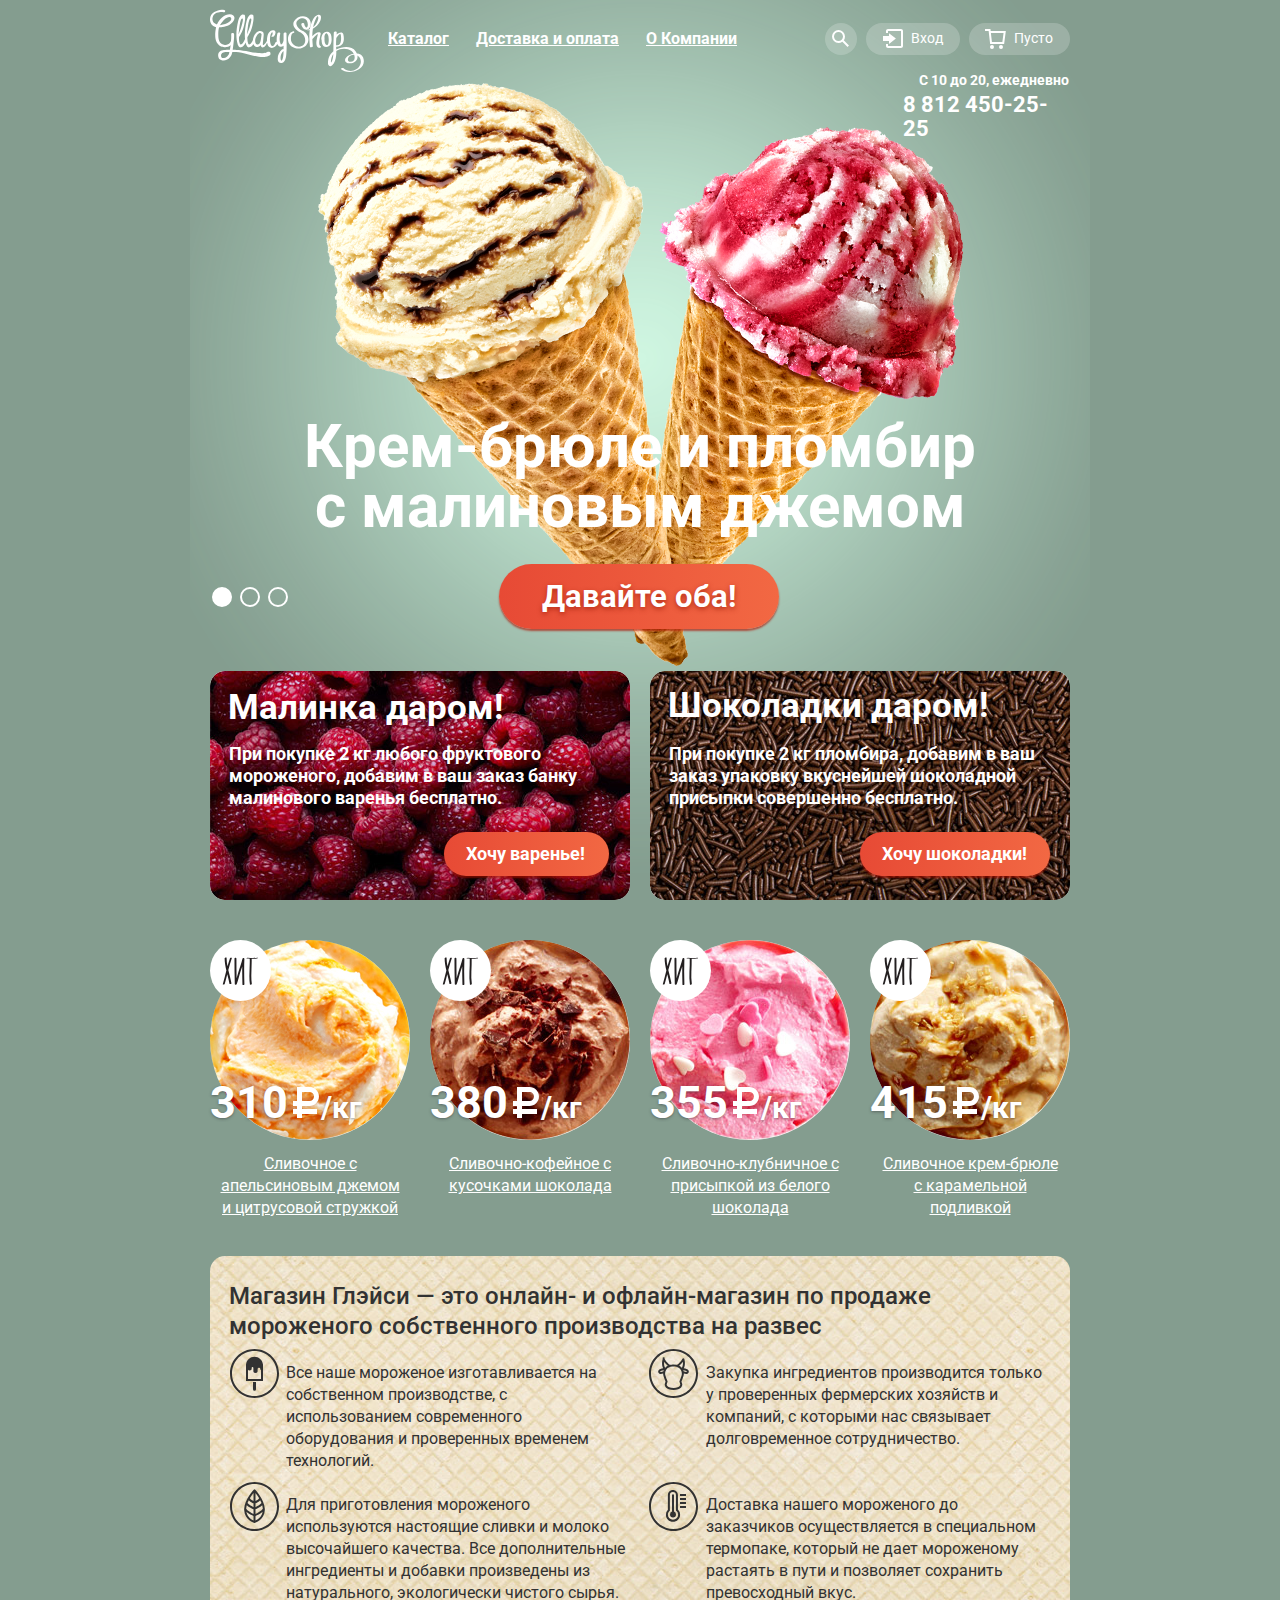
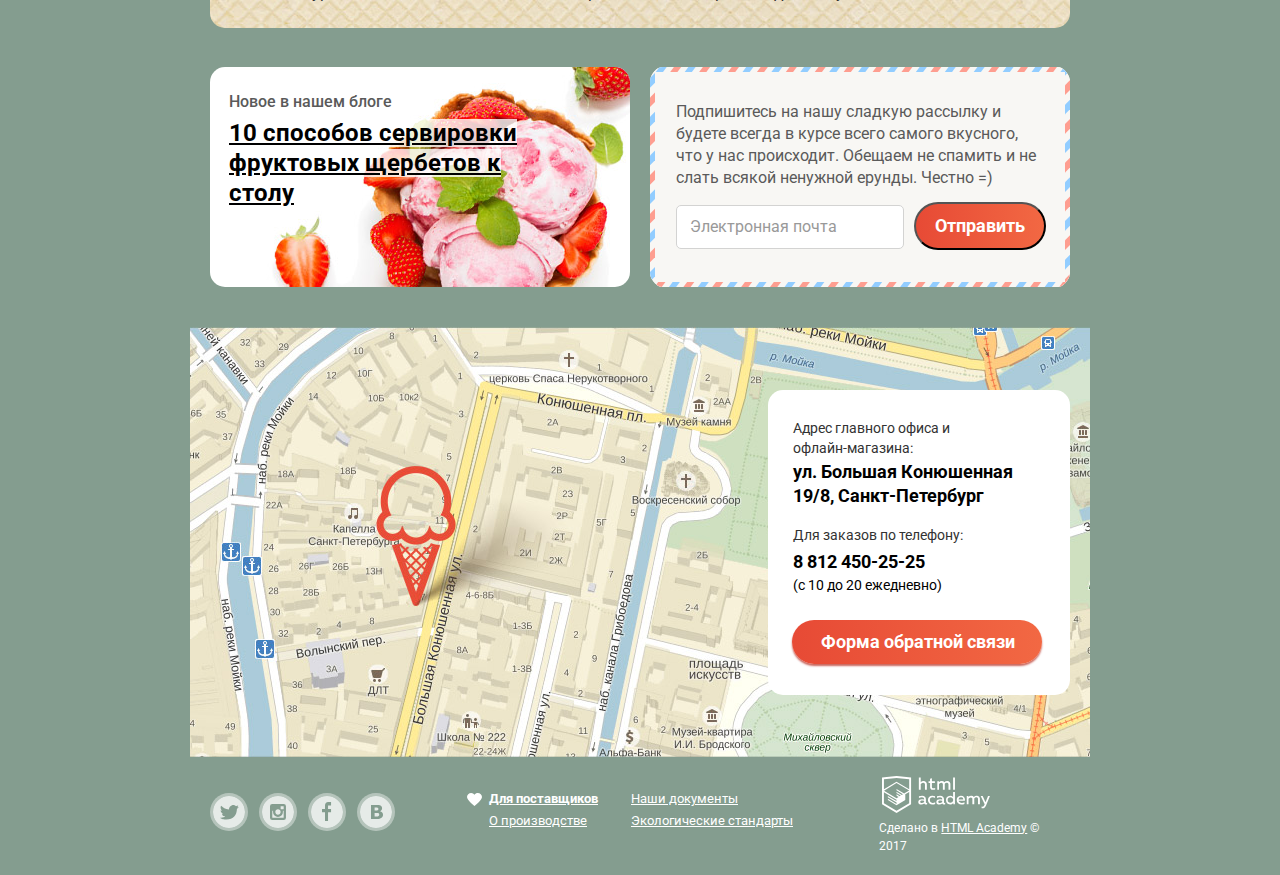
==== commit 70626d50: "добавил стилизацию" ====
--- a/index.html
+++ b/index.html
@@ -33,7 +33,7 @@
 						<ul class="user-navigation">
 							<li><a class="search-link" href="#"><svg xmlns="http://www.w3.org/2000/svg" xmlns:xlink="http://www.w3.org/1999/xlink" width="17" height="17" viewBox="0 0 17 17"><path fill="#fff" d="M16.958 15.527L11.75 10.32A6.455 6.455 0 0 0 13 6.5 6.5 6.5 0 1 0 6.5 13a6.465 6.465 0 0 0 3.839-1.263l5.205 5.204 1.414-1.414zM6.5 11C4.019 11 2 8.981 2 6.5S4.019 2 6.5 2 11 4.019 11 6.5 8.981 11 6.5 11z"/></svg></a></li>
 							<li><a class="login-link" href="#"><svg xmlns="http://www.w3.org/2000/svg" xmlns:xlink="http://www.w3.org/1999/xlink" width="21" height="19" viewBox="0 0 21 19"><g fill="#000"><path d="M6 14.875L12.917 9.5 6 4.125v2.917H-.042v4.917H6z"/><path d="M18 0H5C3.9 0 3 .9 3 2v2h2V2h13v15H5v-2H3v2c0 1.1.9 2 2 2h13c1.1 0 2-.9 2-2V2c0-1.1-.9-2-2-2z"/></g></svg>Вход</a></li>
-							<li><a class="cart-link" href="#"><svg xmlns="http://www.w3.org/2000/svg" width="21" height="20" viewBox="0 0 21 20"><g fill="#FFF"><path d="M5.657 2.031L5.422 0H0v2h3.64l1.5 13h13.988l1.699-12.969H5.657zM17.372 13H6.922L5.888 4.031h12.66L17.372 13z"/><circle cx="6.984" cy="18" r="2"/><circle cx="15.984" cy="18" r="2"/></g></svg>Пусто</a></li>
+							<li><a class="cart-link-empty" href="#"><svg xmlns="http://www.w3.org/2000/svg" width="21" height="20" viewBox="0 0 21 20"><g fill="#FFF"><path d="M5.657 2.031L5.422 0H0v2h3.64l1.5 13h13.988l1.699-12.969H5.657zM17.372 13H6.922L5.888 4.031h12.66L17.372 13z"/><circle cx="6.984" cy="18" r="2"/><circle cx="15.984" cy="18" r="2"/></g></svg>Пусто</a></li>
 						</ul>
 					</nav>
 				</div>
@@ -202,4 +202,16 @@
 				<input type="search" name="your-search" placeholder="Что ищем?">
 			</form>
 		</section>
+
+		<section class="modal modal-write-us">
+			<h2>Мы обязательно вам ответим!</h2>
+			<form class="write-us-form">
+				<input type="text" name="your-name" placeholder="Как вас зовут?">
+				<input type="email" name="youremail" placeholder="Ваша почта для ответа?">
+				<textarea name="your-message" id="yourmessage" rows="5" placeholder="Напишите что-нибудь..."></textarea>
+				<a class="btn-small" href="#">Отправить</a>
+				<button type="button" class="modal-close">Закрыть</button>
+			</form>
+		</section>
+
 	</body>
--- a/css/style.css
+++ b/css/style.css
@@ -140,6 +140,7 @@
 .site-navigation > li > a:hover {
     background-color: #f7f6f3;
     color: #000000;
+    text-decoration: none;
 }
 
 .site-navigation > li > a:active {
@@ -187,6 +188,7 @@
     background-color: #f8f7f4;
     box-shadow: 0px 20px 20px 0px rgba(0, 0, 0, 0.4);
     border-radius: 5px;
+    z-index: 10;
 }
 
 .user-navigation {
@@ -250,7 +252,7 @@
     fill: #000000;
 }
 
-.cart-link {
+.cart-link-empty {
     display: block;
     position: relative;
     border-radius: 50px;
@@ -265,23 +267,23 @@
     margin-left: 9px;
 }
 
-.cart-link svg {
+.cart-link-empty svg {
     position: absolute;
     left: 16px;
     top: 6px;
 }
 
-.cart-link path {
+.cart-link-empty path {
     fill: #ffffff;
 }
 
-.cart-link:hover {
+.cart-link-empty:hover {
     background-color: #ffffff;
     color: #000000;
 }
 
-.cart-link:hover path,
-.cart-link:hover circle {
+.cart-link-empty:hover path,
+.cart-link-empty:hover circle {
     fill: #000000;
 }
 
@@ -512,6 +514,7 @@
 .popular-catalog-item:hover {
     min-height: 366px;
     background-color: rgba(255, 255, 255, 0.2);
+    box-shadow: 0px 20px 20px 0px rgba(0, 0, 0, 0.4);
 }
 
 .flag-hit {
@@ -986,7 +989,467 @@
     color: #ffbc9e;
 }
 
-/* стили для модолок */
+/*|||||||||| стили для страницы каталога ||||||||||||||*/
+
+.body-catalog {
+    background-color: #849d8f;
+    background-image: url(../img/background-light.png);
+    background-repeat: no-repeat;
+    background-position: top center;
+}
+
+.body-catalog main {
+    border-bottom: 1px solid rgba(255, 255, 255, 0.3);
+}
+
+/*|||||| стили для страницы каталога ХЕДЕР ||||||*/
+
+.cart-link-full {
+    display: block;
+    position: relative;
+    border-radius: 50px;
+    background-color: #ffffff;
+    padding-top: 7px;
+    padding-bottom: 9px;
+    padding-left: 45px;
+    padding-right: 17px;
+    font-size: 14px;
+    line-height: 16px;
+    color: #323232;
+    margin-left: 9px;
+}
+
+.cart-link-full svg {
+    position: absolute;
+    left: 16px;
+    top: 6px;
+}
+
+.cart-link-full:hover {
+
+}
+
+.site-navigation .active-page {
+    background-color: #d07058;
+    color: #ffffff;
+    text-decoration: none;
+}
+
+/*|||||| стили для страницы каталога Main||||||*/
+
+.bread-crumbs {
+    display: flex;
+    list-style: none;
+    margin: 0;
+    padding: 0;
+    color: #ffffff;
+    font-size: 14px;
+    line-height: 16px;
+    margin-top: -19px;
+    margin-bottom: 5px;
+}
+
+.bread-crumbs a {
+    color: #ffffff;
+    text-decoration: underline;
+}
+
+.bread-crumbs a:hover {
+    color: #ffbc9e;
+}
+
+.bread-crumbs li {
+    position: relative;
+    padding-right: 21px;
+}
+
+.icon-right::after {
+    content: "»";
+    position: absolute;
+    margin-left: 7px;
+}
+
+.catalog-title {
+    margin: 0;
+    padding: 0;
+    color: #ffffff;
+    font-size: 35px;
+    line-height: 41px;
+}
+
+/*|||||| стили для страницы каталога Фильтр ||||||*/
+
+.catalog-form {
+    margin-top: 10px;
+}
+
+.catalog-form .catalog-form-top {
+    display: flex;
+    color: #ffffff;
+    font-size: 14px;
+    line-height: 16px;
+}
+
+.catalog-form-item {
+    margin-right: 13px;
+}
+
+.catalog-form-item p {
+    margin: 0;
+    margin-left: 16px;
+    margin-top: 15px;
+    margin-bottom: 6px;
+}
+
+.catalog-form-item select {
+    background-color: rgba(255, 255, 255, 0.2);
+    width: 194px;
+    border-radius: 30px;
+    -webkit-appearance: none;
+    color: #ffffff;
+    font-size: 16px;
+    line-height: 18px;
+    padding: 9px 14px;
+    border: none;
+}
+
+.catalog-form-item select:hover {
+    color: #323232;
+}
+
+.catalog-form-item .range-filter {
+    background-color: rgba(255, 255, 255, 0.2);
+    width: 220px;
+    border-radius: 30px;
+    color: #ffffff;
+    font-size: 16px;
+    line-height: 18px;
+    padding: 16px 14px;
+    border: none;
+}
+
+.range-controls {
+	position: relative;
+}
+
+.range-controls .scale {
+    margin-left: 10px;
+    width: 175px;
+	height: 4px;
+	background: #cbd4cd;
+}
+
+.range-controls .bar {
+    margin-left: 20px;
+	width: 60%;
+	height: 4px;
+	background: #f8f7f4;
+}
+
+.range-controls .toggle {
+	position: absolute;
+	top: -8px;
+	left: 0;
+	width: 20px;
+	height: 23px;
+	padding: 0;
+	background-image: url(../img/svg/filter-button.svg);
+	cursor: pointer;
+}
+
+.range-controls .toggle-min {
+	left: 22px;
+}
+
+.range-controls .toggle-max {
+	left: 120px;
+}
+
+.radio-wrapper {
+    display: flex;
+    justify-content: space-between;
+    background-color: rgba(255, 255, 255, 0.2);
+    width: 415px;
+    border-radius: 30px;
+    color: #ffffff;
+    font-size: 16px;
+    line-height: 18px;
+    padding: 9px 14px;
+    padding-left: 48px;
+    border: none;
+}
+
+.filter-option {
+	position: relative;
+}
+
+.filter-radio input[type="radio"] + .radio-indicator {
+	position: absolute;
+	width: 22px;
+	height: 22px;
+	top: -2px;
+	left: -30px;
+	background-image: url(../img/svg/radio-off.svg);
+    background-size: 100%;
+	background-repeat: no-repeat;
+	opacity: 0.8;
+}
+
+.filter-radio input[type="radio"]:hover + .radio-indicator,
+.filter-radio input[type="radio"]:focus + .radio-indicator {
+	opacity: 1;
+}
+
+.filter-radio input[type="radio"]:checked + .radio-indicator::after {
+	content: "";
+	position: absolute;
+	width: 22px;
+	height: 22px;
+	background-image: url(../img/svg/radio-on.svg);
+	background-repeat: no-repeat;
+    background-size: 100%;
+	opacity: 0.8;
+}
+
+.filter-radio input[type="radio"]:checked:hover + .radio-indicator::after {
+	opacity: 1;
+}
+
+.filter-radio input[type="radio"]:disabled + .radio-indicator {
+	opacity: 0.4;
+}
+
+.catalog-form .catalog-form-bottom {
+    display: flex;
+    color: #ffffff;
+    font-size: 14px;
+    line-height: 16px;
+    margin-top: 1px;
+}
+
+.checkbox-wrapper {
+    display: flex;
+    justify-content: space-between;
+    background-color: rgba(255, 255, 255, 0.2);
+    width: 703px;
+    border-radius: 30px;
+    color: #ffffff;
+    font-size: 16px;
+    line-height: 18px;
+    padding-top: 9px;
+    padding-bottom: 9px;
+    padding-right: 19px;
+    padding-left: 48px;
+    border: none;
+}
+
+.filter-checkbox input[type="checkbox"] + .checkbox-indicator {
+	position: absolute;
+	width: 20px;
+	height: 20px;
+	top: -2px;
+	left: -34px;
+	background-image: url(../img//svg/checkbox-off.svg);
+	background-repeat: no-repeat;
+    background-size: 100%;
+	opacity: 0.8;
+}
+
+.filter-checkbox input[type="checkbox"]:hover + .checkbox-indicator,
+.filter-checkbox input[type="checkbox"]:focus + .checkbox-indicator {
+	opacity: 1;
+}
+
+.filter-checkbox input[type="checkbox"]:checked + .checkbox-indicator::after {
+	content: "";
+	position: absolute;
+	width: 24px;
+	height: 20px;
+	background-image: url(../img/svg/checkbox-on.svg);
+    background-size: 100%;
+	background-repeat: no-repeat;
+}
+
+.filter-checkbox input[type="checkbox"]:disabled + .checkbox-indicator {
+	opacity: 0.4;
+}
+
+.catalog-form-button {
+    background-color: rgba(255, 255, 255, 0.2);
+    border-radius: 30px;
+    color: #ffffff;
+    font-size: 16px;
+    line-height: 18px;
+    padding: 8px 14px;
+    border: 2px solid #fbfcfb;
+    height: 35px;
+    margin: 36px 1px;
+    width: 142px;
+}
+
+.catalog-form-button:hover {
+    background-color: #fbfcfb;
+    color: #323232;
+}
+
+.catalog-form-button:active {
+    background-color: #eaeaea;
+    box-shadow: inset 0px 2px 1px 0px rgba(105, 105, 105, 0.004);
+    color: #323232;
+}
+
+/*|||||| стили для страницы каталога icecream-catalog ||||||*/
+
+
+.icecream-catalog-list {
+    display: flex;
+    flex-wrap: wrap;
+    justify-content: space-between;
+    list-style: none;
+    margin: 0;
+    padding: 0;
+    margin-top: -4px;
+}
+
+.icecream-catalog-item {
+    position: relative;
+    width: 200px;
+    padding-top: 12px;
+    border-radius: 5px;
+}
+
+.icecream-catalog-item:hover a {
+    display: block;
+}
+
+.icecream-catalog-item:hover {
+    min-height: 366px;
+    background-color: rgba(255, 255, 255, 0.2);
+    box-shadow: 0px 20px 20px 0px rgba(0, 0, 0, 0.4);
+}
+
+.icecream-catalog-item img{
+    border-radius: 50%;
+}
+
+.icecream-catalog-price {
+    position: absolute;
+    width: 81px;
+    height: 36px;
+    top: 149px;
+    left: 0px;
+    font-size: 45px;
+    line-height: 45px;
+    font-weight: bold;
+    color: #ffffff;
+    text-shadow: 0px 1px 3px rgba(49, 50, 53, 0.5);
+}
+
+.icecream-catalog-price::after {
+    content: "";
+    position: absolute;
+    width: 28px;
+    height: 37px;
+    left: 81px;
+    top: 5px;
+    background-image: url(../img/svg/ruble.svg);
+}
+
+.icecream-catalog-unit {
+    position: absolute;
+    width: 43px;
+    height: 27px;
+    top: 154px;
+    left: 111px;
+    font-size: 30px;
+    line-height: 45px;
+    font-weight: bold;
+    color: #ffffff;
+    text-shadow: 0px 1px 3px rgba(49, 50, 53, 0.5);
+}
+
+.icecream-catalog-item h3 {
+    margin: 0;
+    padding: 0;
+    color: #ffffff;
+    font-size: 16px;
+    line-height: 22px;
+    font-weight: 400;
+    text-decoration: underline;
+    padding-left: 9px;
+    padding-right: 9px;
+    margin-top: 7px;
+    text-align: center;
+    min-height: 88px;
+}
+
+.icecream-catalog-item a {
+    display: none;
+    width: 194px;
+    padding-left: 14px;
+    padding-right: 10px;
+    margin-left: 3px;
+}
+
+/*|||||| стили для страницы каталога pagination |||||*/
+
+.pagination-list {
+    position: relative;
+    display: flex;
+    list-style: none;
+    justify-content: flex-end;
+    margin: 0;
+    margin-top: 39px;
+    margin-bottom: 30px;
+}
+
+.pagination-item {
+    border-radius: 50%;
+    margin-left: 3px;
+    width: 26px;
+    height: 26px;
+    cursor: pointer;
+}
+
+.pagination-item a {
+    display: block;
+    color: #ffffff;
+    padding-top: 3px;
+    padding-left: 8px;
+}
+
+.pagination-item:hover {
+    background-color: rgba(255, 255, 255, 0.2);
+}
+
+.pagination-item-current {
+    background-color: #ffffff;
+}
+
+.pagination-item-current a {
+    color: #000000;
+}
+
+.pagination-item-back {
+    transform: rotate(180deg);
+    padding: 2px 14px;
+}
+
+.pagination-item-back-disabled path {
+    fill: rgba(255, 255, 255, 0.2);
+}
+
+.pagination-item-next {
+    padding-top: 3px;
+    padding-left: 16px;
+}
+
+.pagination-item-next path {
+    fill: rgba(255, 255, 255, 1.0);
+}
+
+
+    /* стили для модолок */
 
 .modal {
     position: fixed;
@@ -996,7 +1459,7 @@
 /* стили для модолок войти */
 
 .modal-login {
-    display: ;
+    display: none;
     top: 59px;
     left: 52%;
     width: 277px;
@@ -1105,3 +1568,83 @@
     border: 2px solid #8fbdec;
     outline: none;
 }
+
+/* стили для модолок Обратная связь */
+
+.modal-write-us {
+    display: none;
+    top: 90px;
+    left: 50%;
+    width: 477px;
+    background-color: #f8f7f4;
+    border-radius: 6px;
+    margin-left: -238px;
+}
+
+.write-us-form {
+    display: flex;
+    flex-direction: column;
+}
+
+.modal-write-us h2 {
+    margin: 0;
+    padding: 16px 24px 19px 24px;
+    font-size: 24px;
+    line-height: 28px;
+    font-weight: 400;
+}
+
+.write-us-form input {
+    margin-left: 25px;
+    margin-right: 185px;
+    padding-top: 10px;
+    padding-bottom: 8px;
+    padding-left: 13px;
+    padding-right: 13px;
+    border: 1px solid #d3d3d2;
+    border-radius: 5px;
+    margin-bottom: 20px;
+    font-size: 16px;
+    line-height: 24px;
+}
+
+.write-us-form textarea {
+    margin-left: 25px;
+    margin-right: 25px;
+    padding-top: 8px;
+    padding-bottom: 25px;
+    padding-left: 13px;
+    padding-right: 13px;
+    border: 1px solid #d3d3d2;
+    border-radius: 5px;
+    margin-bottom: 20px;
+    font-size: 16px;
+    line-height: 24px;
+}
+
+.write-us-form input::-webkit-input-placeholder,
+.write-us-form textarea::-webkit-input-placeholder {
+    color: #999999;
+}
+
+.write-us-form a {
+    margin-left: 316px;
+    margin-right: 24px;
+    padding-left: 23px;
+    padding-right: 13px;
+    margin-bottom: 27px;
+    margin-top: 4px;
+}
+
+.modal-close {
+	position: absolute;
+	top: 14px;
+	right: 15px;
+	width: 18px;
+	height: 17px;
+	background-color: transparent;
+	background-image: url(../img/svg/cross-big.svg);
+	font-size: 0;
+	border: 0;
+	z-index: 2;
+}
